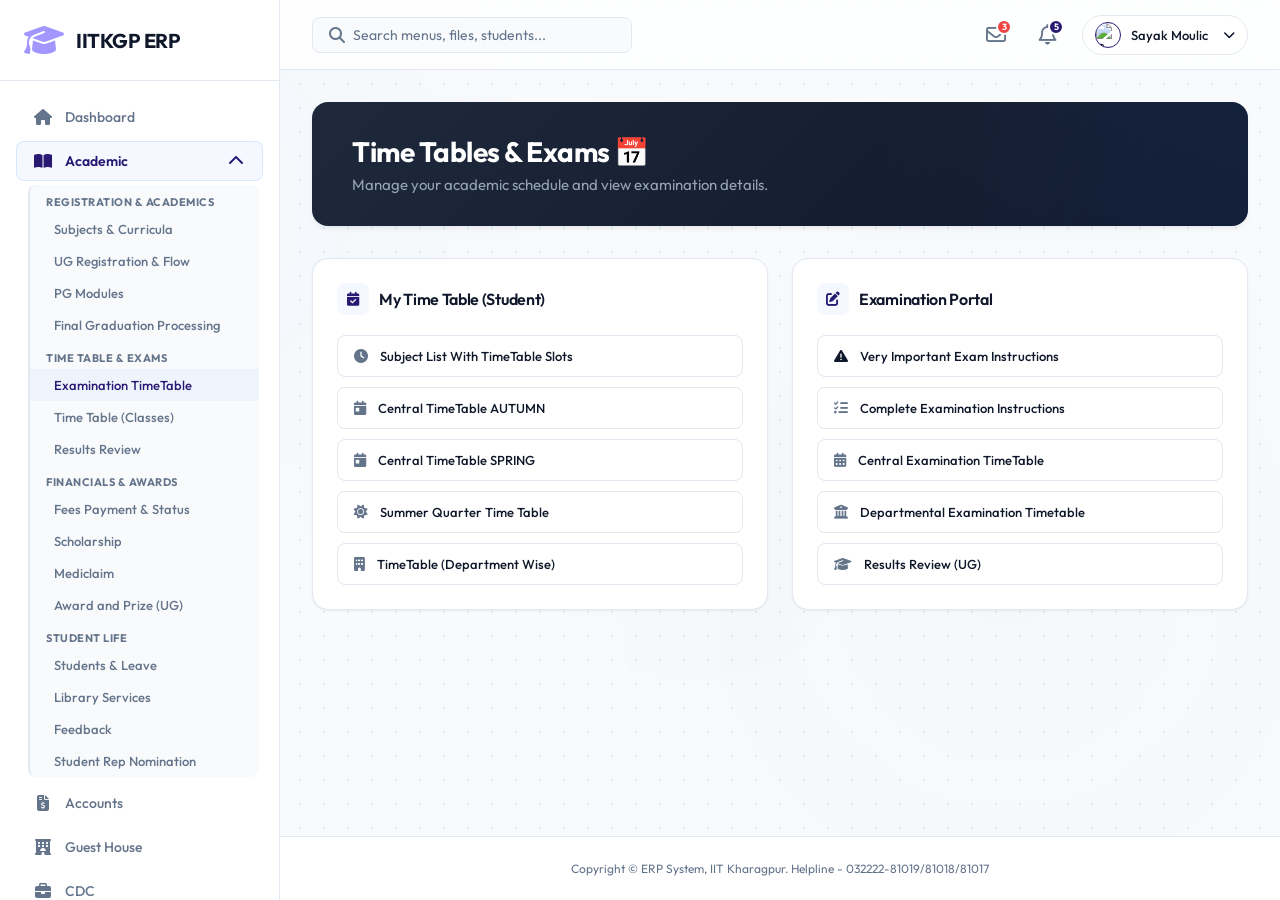
==== academic/index.html @ afa200ab "feat: modernize IIT KGP ERP system design and fix redirections" ====
<!DOCTYPE html>
<html lang="en">
<head>
    <meta charset="UTF-8">
    <meta name="viewport" content="width=device-width, initial-scale=1.0">
    <title>Academic Module - ERP KGP</title>
    <link rel="stylesheet" href="../style.css">
    <link rel="stylesheet" href="https://cdnjs.cloudflare.com/ajax/libs/font-awesome/6.4.0/css/all.min.css">
</head>
<body>
    <!-- Animated Background Blobs -->
    <div class="bg-blob blob-1"></div>
    <div class="bg-blob blob-2"></div>
    <div class="bg-blob blob-3"></div>

    <div class="dashboard">
        <!-- Sidebar -->
        <aside class="sidebar">
            <div class="sidebar-header">
                <i class="fa-solid fa-graduation-cap" style="font-size: 32px; color: #a397ff;"></i>
                <h2>IITKGP ERP</h2>
                <button class="close-btn" id="closeSidebar" aria-label="Close sidebar">
                    <i class="fa-solid fa-xmark"></i>
                </button>
            </div>
            
            <nav class="sidebar-menu">
                <a href="../index.html" class="menu-item">
                    <i class="fa-solid fa-house"></i>
                    <span>Dashboard</span>
                </a>

                <!-- Full Academic Menu inside Accordion (Open by default) -->
                <div class="accordion-wrapper open" id="academicAccordion">
                    <div class="menu-item accordion-header active">
                        <div style="display:flex; align-items:center; gap:12px;">
                            <i class="fa-solid fa-book-open"></i>
                            <span>Academic</span>
                        </div>
                        <i class="fa-solid fa-chevron-down caret"></i>
                    </div>
                    
                    <div class="accordion-content">
                        <div class="submenu-category">Registration & Academics</div>
                        <a href="./index.html" class="submenu-item">Subjects & Curricula</a>
                        <a href="./index.html" class="submenu-item">UG Registration & Flow</a>
                        <a href="./index.html" class="submenu-item">PG Modules</a>
                        <a href="./index.html" class="submenu-item">Final Graduation Processing</a>

                        <div class="submenu-category">Time Table & Exams</div>
                        <a href="./index.html" class="submenu-item active">Examination TimeTable</a>
                        <a href="./index.html" class="submenu-item">Time Table (Classes)</a>
                        <a href="./index.html" class="submenu-item">Results Review</a>

                        <div class="submenu-category">Financials & Awards</div>
                        <a href="./index.html" class="submenu-item">Fees Payment & Status</a>
                        <a href="./index.html" class="submenu-item">Scholarship</a>
                        <a href="./index.html" class="submenu-item">Mediclaim</a>
                        <a href="./index.html" class="submenu-item">Award and Prize (UG)</a>

                        <div class="submenu-category">Student Life</div>
                        <a href="./index.html" class="submenu-item">Students & Leave</a>
                        <a href="./index.html" class="submenu-item">Library Services</a>
                        <a href="./index.html" class="submenu-item">Feedback</a>
                        <a href="./index.html" class="submenu-item">Student Rep Nomination</a>
                    </div>
                </div>

                <a href="#" class="menu-item">
                    <i class="fa-solid fa-file-invoice-dollar"></i>
                    <span>Accounts</span>
                </a>
                <a href="../accommodation/index.html" class="menu-item">
                    <i class="fa-solid fa-hotel"></i>
                    <span>Guest House</span>
                </a>
                <a href="../cdc/index.html" class="menu-item">
                    <i class="fa-solid fa-briefcase"></i>
                    <span>CDC</span>
                </a>
            </nav>
        </aside>

        <!-- Main Area -->
        <main class="main-area">
            <!-- Top Navigation -->
            <header class="top-nav">
                <div style="display: flex; align-items: center;">
                    <button class="menu-btn" id="openSidebar" aria-label="Open sidebar">
                        <i class="fa-solid fa-bars"></i>
                    </button>
                    <div class="search-box">
                        <i class="fa-solid fa-search"></i>
                        <input type="text" placeholder="Search menus, files, students..." id="academicSearch">
                    </div>
                </div>

                <div class="nav-actions">
                    <button class="icon-btn" aria-label="Messages">
                        <i class="fa-regular fa-envelope"></i>
                        <span class="badge">3</span>
                    </button>
                    <button class="icon-btn" aria-label="Notifications">
                        <i class="fa-regular fa-bell"></i>
                        <span class="badge" style="background:var(--brand-primary); color:#fff;">5</span>
                    </button>

                    <!-- Fully working Profile Dropdown -->
                    <div class="profile-menu" id="profileMenu">
                        <div class="profile-btn" id="profileBtn">
                            <img src="https://ui-avatars.com/api/?name=Sayak+Moulic&background=3b82f6&color=fff&bold=true" alt="Sayak">
                            <span>Sayak Moulic</span>
                            <i class="fa-solid fa-chevron-down" style="font-size: 12px; margin-left: 5px;"></i>
                        </div>
                        
                        <div class="dropdown-content glass-panel">
                            <a href="#" class="dropdown-item">
                                <i class="fa-regular fa-user"></i> My Profile
                            </a>
                            <a href="#" class="dropdown-item">
                                <i class="fa-solid fa-gear"></i> Settings
                            </a>
                            <a href="#" class="dropdown-item">
                                <i class="fa-solid fa-key"></i> Passphrase Retrieval
                            </a>
                            <div class="dropdown-divider"></div>
                            <a href="#" class="dropdown-item">
                                <i class="fa-solid fa-users-gear"></i> Switch Login
                            </a>
                            <a href="#" class="dropdown-item" style="color: var(--accent-red);">
                                <i class="fa-solid fa-arrow-right-from-bracket" style="color: var(--accent-red);"></i> Logout
                            </a>
                        </div>
                    </div>
                </div>
            </header>

            <!-- Dashboard Content -->
            <div class="content-area">
                <div class="hero-banner">
                    <div class="hero-text">
                        <h1>Time Tables & Exams 📅</h1>
                        <p>Manage your academic schedule and view examination details.</p>
                    </div>
                </div>

                <div class="bento-grid">
                    <!-- Schedule Card -->
                    <div class="card glass-panel col-span-6">
                        <div class="card-header">
                            <h3 class="card-title">
                                <span class="card-icon"><i class="fa-solid fa-calendar-check"></i></span>
                                My Time Table (Student)
                            </h3>
                        </div>
                        <div class="link-list">
                            <a href="#" class="link-item">
                                <i class="fa-solid fa-clock"></i> Subject List With TimeTable Slots
                            </a>
                            <a href="#" class="link-item">
                                <i class="fa-solid fa-calendar-day"></i> Central TimeTable AUTUMN
                            </a>
                            <a href="#" class="link-item">
                                <i class="fa-solid fa-calendar-day"></i> Central TimeTable SPRING
                            </a>
                            <a href="#" class="link-item">
                                <i class="fa-solid fa-sun"></i> Summer Quarter Time Table
                            </a>
                            <a href="#" class="link-item">
                                <i class="fa-solid fa-building"></i> TimeTable (Department Wise)
                            </a>
                        </div>
                    </div>

                    <!-- Exams Card -->
                    <div class="card glass-panel col-span-6">
                        <div class="card-header">
                            <h3 class="card-title">
                                <span class="card-icon"><i class="fa-solid fa-pen-to-square"></i></span>
                                Examination Portal
                            </h3>
                        </div>
                        <div class="link-list">
                            <a href="#" class="link-item">
                                <i class="fa-solid fa-triangle-exclamation" style="color:var(--accent-pink)"></i> Very Important Exam Instructions
                            </a>
                            <a href="#" class="link-item">
                                <i class="fa-solid fa-list-check"></i> Complete Examination Instructions
                            </a>
                            <a href="#" class="link-item">
                                <i class="fa-solid fa-calendar-days"></i> Central Examination TimeTable
                            </a>
                            <a href="#" class="link-item">
                                <i class="fa-solid fa-building-columns"></i> Departmental Examination Timetable
                            </a>
                            <a href="#" class="link-item">
                                <i class="fa-solid fa-graduation-cap"></i> Results Review (UG)
                            </a>
                        </div>
                    </div>
                </div>
            </div>

            <!-- Footer -->
            <footer class="footer">
                <p>Copyright &copy; ERP System, IIT Kharagpur. Helpline - 032222-81019/81018/81017</p>
            </footer>
        </main>
    </div>

    <script>
        // Profile Dropdown Logic
        const profileMenu = document.getElementById('profileMenu');
        const profileBtn = document.getElementById('profileBtn');

        profileBtn.addEventListener('click', (e) => {
            e.stopPropagation();
            profileMenu.classList.toggle('open');
        });

        // Close dropdown when clicking outside
        document.addEventListener('click', (e) => {
            if (!profileMenu.contains(e.target)) {
                profileMenu.classList.remove('open');
            }
        });

        // Accordion Logic
        const accordion = document.getElementById('academicAccordion');
        const accordionHeader = accordion.querySelector('.accordion-header');

        accordionHeader.addEventListener('click', () => {
            accordion.classList.toggle('open');
            if (accordion.classList.contains('open')) {
                accordionHeader.classList.add('active');
            } else {
                accordionHeader.classList.remove('active');
            }
        });

        // Mobile Sidebar Logic
        const sidebar = document.querySelector('.sidebar');
        const openSidebar = document.getElementById('openSidebar');
        const closeSidebar = document.getElementById('closeSidebar');

        if (openSidebar && closeSidebar) {
            openSidebar.addEventListener('click', () => {
                sidebar.classList.add('active');
            });
            closeSidebar.addEventListener('click', () => {
                sidebar.classList.remove('active');
            });
        }
    </script>
</body>
</html>
---- style.css ----
@import url('https://fonts.googleapis.com/css2?family=Outfit:wght@300;400;500;600;700;800&display=swap');

:root {
    --brand-bg: #f8fafc;
    /* Premium clean off-white background */
    --panel-bg: #ffffff;
    /* Crisp white panels */
    --border-color: #e2e8f0;
    /* Soft slate/gray borders */
    --border-hover: #cbd5e1;
    --text-main: #0f172a;
    /* Slate-900 high contrast text */
    --text-muted: #64748b;
    /* Slate-500 muted text */
    --brand-primary: #291973;
    /* Premium Vercel/Linear royal blue */
    --brand-primary-light: #60a5fa;
    --brand-primary-bg: rgba(59, 130, 246, 0.05);
    --brand-primary-hover: rgba(59, 130, 246, 0.08);
    --accent-red: #ef4444;
    /* Clean alert red */
    --accent-red-bg: rgba(239, 68, 68, 0.05);
    --accent-green: #10b981;
    /* Success green */
    --accent-green-bg: rgba(16, 185, 129, 0.05);

    --shadow-sm: 0 1px 3px 0 rgba(0, 0, 0, 0.05), 0 1px 2px -1px rgba(0, 0, 0, 0.05);
    --shadow-md: 0 4px 6px -1px rgba(0, 0, 0, 0.05), 0 2px 4px -2px rgba(0, 0, 0, 0.05);
    --shadow-lg: 0 10px 15px -3px rgba(0, 0, 0, 0.05), 0 4px 6px -4px rgba(0, 0, 0, 0.05);
    --shadow-xl: 0 20px 25px -5px rgba(0, 0, 0, 0.05), 0 8px 10px -6px rgba(0, 0, 0, 0.05);

    --transition-fast: 0.15s cubic-bezier(0.4, 0, 0.2, 1);
    --transition-normal: 0.25s cubic-bezier(0.4, 0, 0.2, 1);
    --sidebar-width: 280px;
}

* {
    margin: 0;
    padding: 0;
    box-sizing: border-box;
    font-family: 'Outfit', sans-serif;
}

body {
    background-color: var(--brand-bg);
    /* Clean grid background overlay */
    background-image:
        radial-gradient(var(--border-color) 1px, transparent 1px);
    background-size: 24px 24px;
    color: var(--text-main);
    overflow-x: hidden;
    position: relative;
    min-height: 100vh;
}

/* Subtle background glow blobs - soft and light */
.bg-blob {
    position: fixed;
    border-radius: 50%;
    filter: blur(140px);
    z-index: -1;
    pointer-events: none;
    opacity: 0.4;
}

.blob-1 {
    top: -10%;
    left: -10%;
    width: 600px;
    height: 600px;
    background: radial-gradient(circle, rgba(59, 130, 246, 0.12) 0%, transparent 70%);
}

.blob-2 {
    bottom: -10%;
    right: -10%;
    width: 800px;
    height: 800px;
    background: radial-gradient(circle, rgba(99, 102, 241, 0.08) 0%, transparent 70%);
}

.blob-3 {
    top: 30%;
    left: 35%;
    width: 500px;
    height: 500px;
    background: radial-gradient(circle, rgba(16, 185, 129, 0.05) 0%, transparent 70%);
}

/* Glass panel styled as premium white card */
.glass-panel {
    background: var(--panel-bg);
    border: 1px solid var(--border-color);
    box-shadow: var(--shadow-sm);
    border-radius: 12px;
}

/* Layout */
.dashboard {
    display: flex;
    min-height: 100vh;
}

/* Sidebar - Unified Light Theme */
.sidebar {
    width: var(--sidebar-width);
    height: 100vh;
    position: fixed;
    background: var(--panel-bg);
    border-right: 1px solid var(--border-color);
    z-index: 1000;
    display: flex;
    flex-direction: column;
    transition: var(--transition-normal);
}

.sidebar-header {
    padding: 24px;
    display: flex;
    align-items: center;
    gap: 12px;
    border-bottom: 1px solid var(--border-color);
}

.sidebar-header h2 {
    font-size: 20px;
    font-weight: 700;
    color: var(--text-main);
    letter-spacing: -0.5px;
}

.close-btn {
    display: none;
    background: transparent;
    border: none;
    color: var(--text-muted);
    font-size: 20px;
    cursor: pointer;
    margin-left: auto;
    transition: var(--transition-fast);
}

.close-btn:hover {
    color: var(--text-main);
}

.sidebar-menu {
    padding: 16px;
    overflow-y: auto;
    flex: 1;
}

.sidebar-menu::-webkit-scrollbar {
    width: 4px;
}

.sidebar-menu::-webkit-scrollbar-thumb {
    background: var(--border-color);
    border-radius: 10px;
}

.menu-item {
    display: flex;
    align-items: center;
    gap: 12px;
    padding: 10px 16px;
    color: var(--text-muted);
    border-radius: 8px;
    margin-bottom: 4px;
    transition: var(--transition-fast);
    cursor: pointer;
    text-decoration: none;
    font-size: 14px;
    font-weight: 500;
    border: 1px solid transparent;
}

.menu-item i {
    font-size: 16px;
    width: 20px;
    text-align: center;
    color: var(--text-muted);
    transition: var(--transition-fast);
}

.menu-item:hover,
.menu-item.active {
    background: var(--brand-primary-bg);
    color: var(--brand-primary);
}

.menu-item.active {
    background: var(--brand-primary-bg);
    border-color: rgba(59, 130, 246, 0.15);
    font-weight: 600;
}

.menu-item:hover i,
.menu-item.active i {
    color: var(--brand-primary);
}

/* Accordion Navigation Category */
.accordion-wrapper {
    margin-bottom: 4px;
}

.accordion-header {
    justify-content: space-between;
}

.accordion-content {
    max-height: 0;
    overflow: hidden;
    transition: max-height 0.3s cubic-bezier(0.4, 0, 0.2, 1);
    background: var(--brand-bg);
    border-radius: 8px;
    margin: 2px 4px 6px 12px;
    border-left: 2px solid var(--border-color);
}

.accordion-wrapper.open .accordion-content {
    max-height: 1000px;
}

.accordion-wrapper.open .caret {
    transform: rotate(180deg);
}

.caret {
    transition: transform var(--transition-fast);
}

/* Submenu items */
.submenu-category {
    padding: 10px 16px 4px 16px;
    font-size: 11px;
    text-transform: uppercase;
    letter-spacing: 0.5px;
    color: var(--text-muted);
    font-weight: 700;
}

.submenu-item {
    display: block;
    padding: 8px 16px 8px 24px;
    color: var(--text-muted);
    font-size: 13px;
    transition: var(--transition-fast);
    text-decoration: none;
    font-weight: 500;
}

.submenu-item:hover,
.submenu-item.active {
    color: var(--brand-primary);
    background: var(--brand-primary-bg);
}

/* Main Content Area */
.main-area {
    flex: 1;
    margin-left: var(--sidebar-width);
    display: flex;
    flex-direction: column;
    min-height: 100vh;
}

/* Top Nav */
.top-nav {
    height: 70px;
    padding: 0 32px;
    display: flex;
    justify-content: space-between;
    align-items: center;
    position: sticky;
    top: 0;
    z-index: 100;
    background: rgba(255, 255, 255, 0.85);
    backdrop-filter: blur(8px);
    border-bottom: 1px solid var(--border-color);
}

.menu-btn {
    display: none;
    background: transparent;
    border: none;
    color: var(--text-main);
    font-size: 20px;
    cursor: pointer;
    margin-right: 12px;
}

.search-box {
    display: flex;
    align-items: center;
    background: var(--brand-bg);
    border: 1px solid var(--border-color);
    border-radius: 8px;
    padding: 8px 16px;
    width: 320px;
    transition: var(--transition-fast);
}

.search-box:focus-within {
    border-color: var(--brand-primary);
    box-shadow: 0 0 0 2px rgba(59, 130, 246, 0.1);
    background: #ffffff;
}

.search-box input {
    background: transparent;
    border: none;
    outline: none;
    color: var(--text-main);
    width: 100%;
    margin-left: 8px;
    font-size: 14px;
}

.search-box input::placeholder {
    color: var(--text-muted);
}

.search-box i {
    color: var(--text-muted);
}

.nav-actions {
    display: flex;
    align-items: center;
    gap: 16px;
}

.icon-btn {
    position: relative;
    background: transparent;
    border: none;
    color: var(--text-muted);
    font-size: 20px;
    cursor: pointer;
    transition: var(--transition-fast);
    width: 36px;
    height: 36px;
    border-radius: 8px;
    display: flex;
    align-items: center;
    justify-content: center;
}

.icon-btn:hover {
    color: var(--brand-primary);
    background: var(--brand-bg);
}

.badge {
    position: absolute;
    top: 2px;
    right: 2px;
    background: var(--accent-red);
    color: #fff;
    font-size: 9px;
    font-weight: 700;
    height: 16px;
    width: 16px;
    border-radius: 50%;
    display: flex;
    align-items: center;
    justify-content: center;
    border: 2px solid #fff;
}

/* Profile Dropdown */
.profile-menu {
    position: relative;
}

.profile-btn {
    display: flex;
    align-items: center;
    gap: 10px;
    background: #ffffff;
    border: 1px solid var(--border-color);
    padding: 6px 12px;
    border-radius: 30px;
    cursor: pointer;
    transition: var(--transition-fast);
    color: var(--text-main);
}

.profile-btn:hover {
    border-color: var(--brand-primary);
    background: var(--brand-bg);
}

.profile-btn img {
    width: 26px;
    height: 26px;
    border-radius: 50%;
    border: 1.5px solid var(--brand-primary);
}

.profile-btn span {
    font-weight: 500;
    font-size: 13px;
}

.dropdown-content {
    position: absolute;
    top: calc(100% + 8px);
    right: 0;
    width: 220px;
    border-radius: 12px;
    padding: 6px;
    opacity: 0;
    visibility: hidden;
    transform: translateY(6px);
    transition: var(--transition-fast);
    z-index: 1100;
    background: #ffffff;
    border: 1px solid var(--border-color);
    box-shadow: var(--shadow-lg);
}

.profile-menu.open .dropdown-content {
    opacity: 1;
    visibility: visible;
    transform: translateY(0);
}

.dropdown-item {
    display: flex;
    align-items: center;
    gap: 10px;
    padding: 8px 12px;
    color: var(--text-main);
    text-decoration: none;
    border-radius: 6px;
    transition: var(--transition-fast);
    font-size: 13px;
    font-weight: 500;
}

.dropdown-item:hover {
    background: var(--brand-primary-bg);
    color: var(--brand-primary);
}

.dropdown-item i {
    font-size: 14px;
    color: var(--text-muted);
}

.dropdown-item:hover i {
    color: var(--brand-primary);
}

.dropdown-divider {
    height: 1px;
    background: var(--border-color);
    margin: 4px 0;
}

/* Dashboard Content Area */
.content-area {
    padding: 32px;
    max-width: 1400px;
    width: 100%;
    margin: 0 auto;
    flex: 1;
}

/* Hero Banner - Professional and Executive */
.hero-banner {
    border-radius: 16px;
    padding: 32px 40px;
    position: relative;
    overflow: hidden;
    margin-bottom: 32px;
    display: flex;
    justify-content: space-between;
    align-items: center;
    background: linear-gradient(135deg, #1e293b 0%, #0f172a 100%);
    box-shadow: var(--shadow-md);
}

.hero-banner::after {
    content: '';
    position: absolute;
    right: 0;
    top: 0;
    bottom: 0;
    width: 40%;
    background: linear-gradient(90deg, transparent, rgba(59, 130, 246, 0.08));
    pointer-events: none;
}

.hero-text h1 {
    font-size: 28px;
    font-weight: 700;
    margin-bottom: 6px;
    color: #ffffff;
    letter-spacing: -0.5px;
}

.hero-text p {
    font-size: 15px;
    color: var(--text-muted);
    color: #94a3b8;
    font-weight: 400;
}

.hero-btn {
    background: var(--brand-primary);
    color: #fff;
    border: none;
    padding: 10px 20px;
    border-radius: 8px;
    font-size: 14px;
    font-weight: 600;
    cursor: pointer;
    box-shadow: 0 4px 10px rgba(59, 130, 246, 0.2);
    transition: var(--transition-fast);
    z-index: 10;
}

.hero-btn:hover {
    background: #2563eb;
    box-shadow: 0 6px 14px rgba(59, 130, 246, 0.3);
    transform: translateY(-1px);
}

/* Bento Grid Dashboard layout */
.bento-grid {
    display: grid;
    grid-template-columns: repeat(12, 1fr);
    gap: 24px;
}

/* Dashboard Cards */
.card {
    background: var(--panel-bg);
    border: 1px solid var(--border-color);
    box-shadow: var(--shadow-sm);
    border-radius: 16px;
    padding: 24px;
    transition: border-color var(--transition-fast), box-shadow var(--transition-fast);
    position: relative;
    overflow: hidden;
}

.card:hover {
    border-color: var(--border-hover);
    box-shadow: var(--shadow-md);
}

.col-span-4 {
    grid-column: span 4;
}

.col-span-6 {
    grid-column: span 6;
}

.col-span-8 {
    grid-column: span 8;
}

.col-span-12 {
    grid-column: span 12;
}

@media (max-width: 1200px) {
    .col-span-4 {
        grid-column: span 6;
    }

    .col-span-6 {
        grid-column: span 12;
    }

    .col-span-8 {
        grid-column: span 12;
    }
}

@media (max-width: 900px) {

    .col-span-4,
    .col-span-6,
    .col-span-8 {
        grid-column: span 12;
    }

    .sidebar {
        transform: translateX(-100%);
    }

    .sidebar.active {
        transform: translateX(0);
    }

    .main-area {
        margin-left: 0;
    }

    .top-nav {
        padding: 0 20px;
    }

    .menu-btn {
        display: block;
    }

    .close-btn {
        display: block;
    }

    .search-box {
        width: 180px;
    }
}

@media (max-width: 600px) {
    .search-box {
        display: none;
    }

    .hero-banner {
        flex-direction: column;
        align-items: flex-start;
        gap: 16px;
        padding: 24px;
    }
}

.card-header {
    display: flex;
    justify-content: space-between;
    align-items: center;
    margin-bottom: 20px;
}

.card-title {
    display: flex;
    align-items: center;
    gap: 10px;
    font-size: 16px;
    font-weight: 600;
    color: var(--text-main);
    letter-spacing: -0.3px;
}

.card-icon {
    width: 32px;
    height: 32px;
    border-radius: 8px;
    background: var(--brand-primary-bg);
    display: flex;
    align-items: center;
    justify-content: center;
    font-size: 14px;
    color: var(--brand-primary);
}

/* Stats Display */
.stats-container {
    display: grid;
    grid-template-columns: 1fr 1fr;
    gap: 16px;
}

.stat-box {
    background: var(--brand-bg);
    border-radius: 12px;
    padding: 16px;
    border: 1px solid var(--border-color);
    transition: var(--transition-fast);
}

.stat-box:hover {
    border-color: var(--brand-primary-light);
    background: var(--panel-bg);
}

.stat-value {
    font-size: 28px;
    font-weight: 700;
    color: var(--text-main);
    margin-bottom: 4px;
    display: block;
}

.stat-label {
    font-size: 11px;
    color: var(--text-muted);
    font-weight: 600;
    text-transform: uppercase;
    letter-spacing: 0.5px;
}

.stat-box.alert {
    background: var(--accent-red-bg);
    border-color: rgba(239, 68, 68, 0.1);
}

.stat-box.alert .stat-value {
    color: var(--accent-red);
}

.stat-box.alert:hover {
    border-color: var(--accent-red);
    background: #ffffff;
}

/* List Links (Stripe/Linear list items) */
.link-list {
    display: flex;
    flex-direction: column;
    gap: 10px;
}

.link-item {
    display: flex;
    align-items: center;
    gap: 12px;
    padding: 12px 16px;
    background: var(--panel-bg);
    border-radius: 8px;
    border: 1px solid var(--border-color);
    color: var(--text-main);
    text-decoration: none;
    transition: var(--transition-fast);
    font-size: 13px;
    font-weight: 500;
}

.link-item:hover {
    border-color: var(--brand-primary-light);
    background: var(--brand-primary-bg);
    transform: translateX(4px);
}

.link-item i {
    font-size: 14px;
    color: var(--text-muted);
}

.link-item:hover i {
    color: var(--brand-primary);
}

/* Quick Actions Grid */
.action-grid {
    display: grid;
    grid-template-columns: repeat(auto-fit, minmax(120px, 1fr));
    gap: 16px;
}

.action-box {
    display: flex;
    flex-direction: column;
    align-items: center;
    justify-content: center;
    gap: 12px;
    padding: 20px 16px;
    background: var(--panel-bg);
    border-radius: 12px;
    border: 1px solid var(--border-color);
    color: var(--text-main);
    text-decoration: none;
    transition: var(--transition-fast);
    text-align: center;
}

.action-box:hover {
    border-color: var(--brand-primary);
    background: var(--brand-primary-bg);
    transform: translateY(-2px);
    box-shadow: var(--shadow-md);
}

.action-box i {
    font-size: 24px;
    color: var(--text-muted);
    transition: var(--transition-fast);
}

.action-box:hover i {
    color: var(--brand-primary);
}

.action-box span {
    font-weight: 600;
    font-size: 12px;
}

/* Footer Styling */
.footer {
    padding: 24px 32px;
    text-align: center;
    font-size: 12px;
    color: var(--text-muted);
    border-top: 1px solid var(--border-color);
    margin-top: auto;
    background: var(--panel-bg);
}

/* Profile Form styling (for verification pages) */
.profile-form-grid {
    display: grid;
    grid-template-columns: 1fr 1fr;
    gap: 20px;
}

@media (max-width: 768px) {
    .profile-form-grid {
        grid-template-columns: 1fr;
    }
}

.form-group {
    display: flex;
    flex-direction: column;
    gap: 8px;
}

.form-group label {
    font-size: 12px;
    font-weight: 600;
    color: var(--text-muted);
    text-transform: uppercase;
}

.form-control {
    background: var(--brand-bg);
    border: 1px solid var(--border-color);
    border-radius: 8px;
    padding: 10px 14px;
    font-size: 14px;
    color: var(--text-main);
    outline: none;
    transition: var(--transition-fast);
}

.form-control:focus {
    border-color: var(--brand-primary);
    background: #ffffff;
    box-shadow: 0 0 0 2px rgba(59, 130, 246, 0.1);
}

.btn-primary {
    background: var(--brand-primary);
    color: #ffffff;
    border: 1px solid transparent;
    border-radius: 8px;
    padding: 10px 20px;
    font-size: 14px;
    font-weight: 600;
    cursor: pointer;
    transition: var(--transition-fast);
}

.btn-primary:hover {
    background: #2563eb;
}
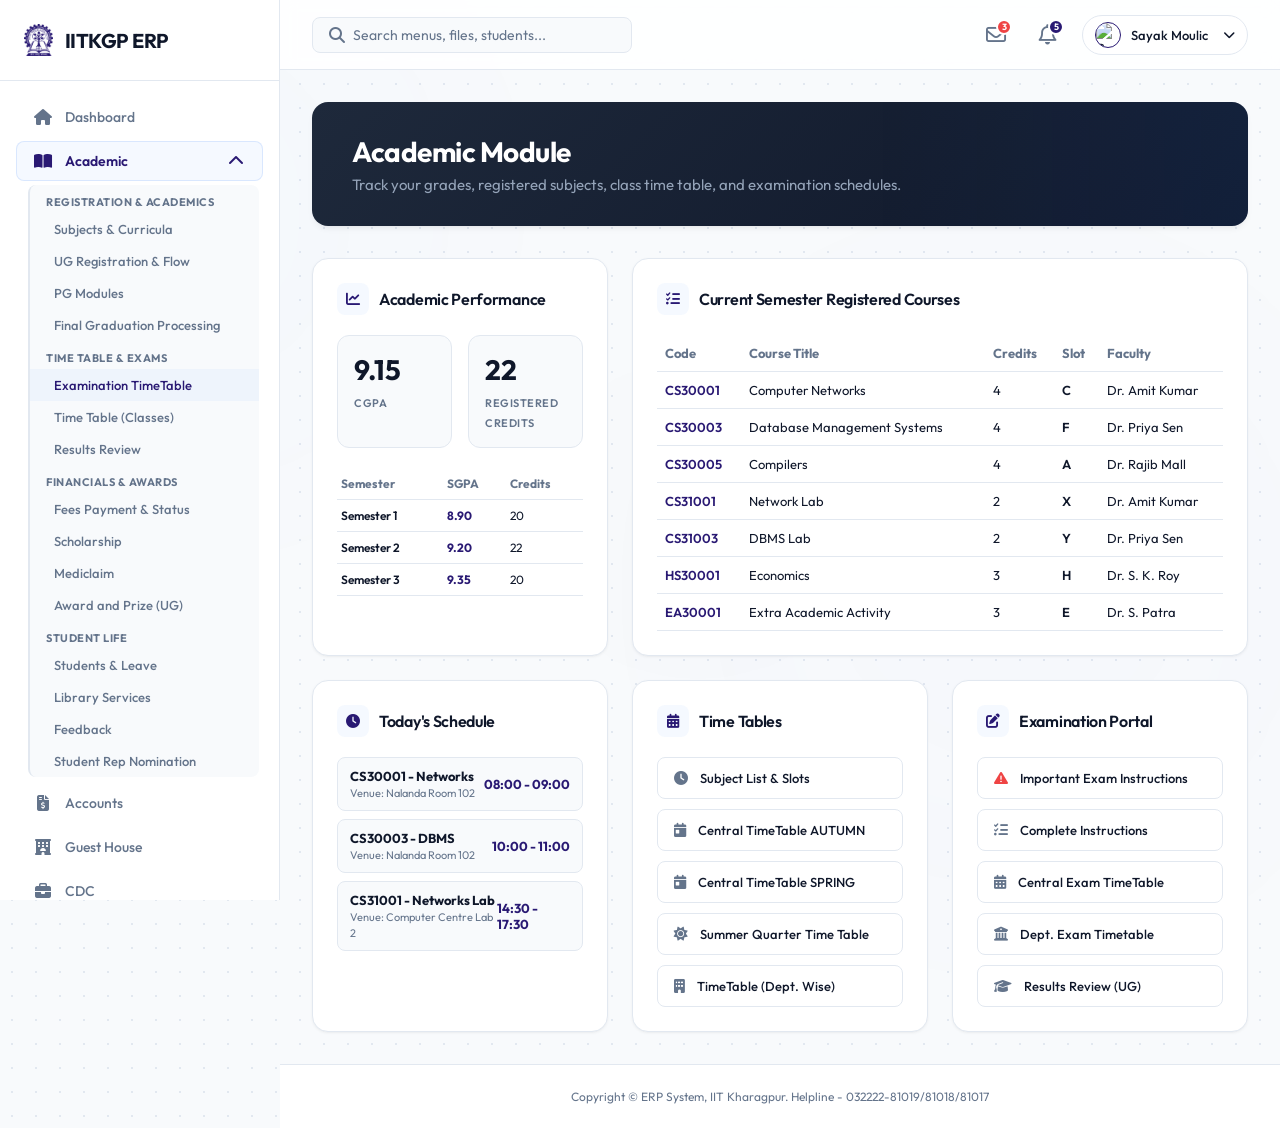
==== commit 46b7ed0e: "feat: complete academic, cdc, accommodation, accounts portals, remove emojis, enhance responsiveness" ====
--- a/academic/index.html
+++ b/academic/index.html
@@ -4,6 +4,7 @@
     <meta charset="UTF-8">
     <meta name="viewport" content="width=device-width, initial-scale=1.0">
     <title>Academic Module - ERP KGP</title>
+    <link rel="icon" type="image/png" href="../iitkgp logo.png">
     <link rel="stylesheet" href="../style.css">
     <link rel="stylesheet" href="https://cdnjs.cloudflare.com/ajax/libs/font-awesome/6.4.0/css/all.min.css">
 </head>
@@ -17,7 +18,7 @@
         <!-- Sidebar -->
         <aside class="sidebar">
             <div class="sidebar-header">
-                <i class="fa-solid fa-graduation-cap" style="font-size: 32px; color: #a397ff;"></i>
+                <img src="../iitkgp logo.png" alt="IIT KGP Logo" class="sidebar-logo">
                 <h2>IITKGP ERP</h2>
                 <button class="close-btn" id="closeSidebar" aria-label="Close sidebar">
                     <i class="fa-solid fa-xmark"></i>
@@ -66,7 +67,7 @@
                     </div>
                 </div>
 
-                <a href="#" class="menu-item">
+                <a href="../accounts/index.html" class="menu-item">
                     <i class="fa-solid fa-file-invoice-dollar"></i>
                     <span>Accounts</span>
                 </a>
@@ -139,23 +140,179 @@
             <div class="content-area">
                 <div class="hero-banner">
                     <div class="hero-text">
-                        <h1>Time Tables & Exams 📅</h1>
-                        <p>Manage your academic schedule and view examination details.</p>
+                        <h1>Academic Module</h1>
+                        <p>Track your grades, registered subjects, class time table, and examination schedules.</p>
                     </div>
                 </div>
 
                 <div class="bento-grid">
-                    <!-- Schedule Card -->
-                    <div class="card glass-panel col-span-6">
+                    
+                    <!-- Stats Card (CGPA Tracker) -->
+                    <div class="card glass-panel col-span-4">
                         <div class="card-header">
                             <h3 class="card-title">
-                                <span class="card-icon"><i class="fa-solid fa-calendar-check"></i></span>
-                                My Time Table (Student)
+                                <span class="card-icon"><i class="fa-solid fa-chart-line"></i></span>
+                                Academic Performance
                             </h3>
                         </div>
+                        <div class="stats-container" style="margin-bottom: 20px;">
+                            <div class="stat-box">
+                                <span class="stat-value">9.15</span>
+                                <span class="stat-label">CGPA</span>
+                            </div>
+                            <div class="stat-box">
+                                <span class="stat-value">22</span>
+                                <span class="stat-label">Registered Credits</span>
+                            </div>
+                        </div>
+                        <div class="table-responsive">
+                            <table style="width:100%; border-collapse:collapse; text-align:left; font-size:12px;">
+                                <thead>
+                                    <tr style="border-bottom:1px solid var(--border-color); color:var(--text-muted)">
+                                        <th style="padding:8px 4px;">Semester</th>
+                                        <th style="padding:8px 4px;">SGPA</th>
+                                        <th style="padding:8px 4px;">Credits</th>
+                                    </tr>
+                                </thead>
+                                <tbody>
+                                    <tr style="border-bottom:1px solid var(--border-color)">
+                                        <td style="padding:8px 4px; font-weight:600;">Semester 1</td>
+                                        <td style="padding:8px 4px; color:var(--brand-primary); font-weight:700;">8.90</td>
+                                        <td style="padding:8px 4px;">20</td>
+                                    </tr>
+                                    <tr style="border-bottom:1px solid var(--border-color)">
+                                        <td style="padding:8px 4px; font-weight:600;">Semester 2</td>
+                                        <td style="padding:8px 4px; color:var(--brand-primary); font-weight:700;">9.20</td>
+                                        <td style="padding:8px 4px;">22</td>
+                                    </tr>
+                                    <tr style="border-bottom:1px solid var(--border-color)">
+                                        <td style="padding:8px 4px; font-weight:600;">Semester 3</td>
+                                        <td style="padding:8px 4px; color:var(--brand-primary); font-weight:700;">9.35</td>
+                                        <td style="padding:8px 4px;">20</td>
+                                    </tr>
+                                </tbody>
+                            </table>
+                        </div>
+                    </div>
+
+                    <!-- Registered Subjects Card -->
+                    <div class="card glass-panel col-span-8">
+                        <div class="card-header">
+                            <h3 class="card-title">
+                                <span class="card-icon"><i class="fa-solid fa-list-check"></i></span>
+                                Current Semester Registered Courses
+                            </h3>
+                        </div>
+                        <div class="table-responsive">
+                            <table style="width:100%; border-collapse:collapse; text-align:left; font-size:13px;">
+                                <thead>
+                                    <tr style="border-bottom:1px solid var(--border-color); color:var(--text-muted)">
+                                        <th style="padding:10px 8px;">Code</th>
+                                        <th style="padding:10px 8px;">Course Title</th>
+                                        <th style="padding:10px 8px;">Credits</th>
+                                        <th style="padding:10px 8px;">Slot</th>
+                                        <th style="padding:10px 8px;">Faculty</th>
+                                    </tr>
+                                </thead>
+                                <tbody>
+                                    <tr style="border-bottom:1px solid var(--border-color)">
+                                        <td style="padding:10px 8px; font-weight:600; color:var(--brand-primary);">CS30001</td>
+                                        <td style="padding:10px 8px;">Computer Networks</td>
+                                        <td style="padding:10px 8px;">4</td>
+                                        <td style="padding:10px 8px; font-weight:600;">C</td>
+                                        <td style="padding:10px 8px;">Dr. Amit Kumar</td>
+                                    </tr>
+                                    <tr style="border-bottom:1px solid var(--border-color)">
+                                        <td style="padding:10px 8px; font-weight:600; color:var(--brand-primary);">CS30003</td>
+                                        <td style="padding:10px 8px;">Database Management Systems</td>
+                                        <td style="padding:10px 8px;">4</td>
+                                        <td style="padding:10px 8px; font-weight:600;">F</td>
+                                        <td style="padding:10px 8px;">Dr. Priya Sen</td>
+                                    </tr>
+                                    <tr style="border-bottom:1px solid var(--border-color)">
+                                        <td style="padding:10px 8px; font-weight:600; color:var(--brand-primary);">CS30005</td>
+                                        <td style="padding:10px 8px;">Compilers</td>
+                                        <td style="padding:10px 8px;">4</td>
+                                        <td style="padding:10px 8px; font-weight:600;">A</td>
+                                        <td style="padding:10px 8px;">Dr. Rajib Mall</td>
+                                    </tr>
+                                    <tr style="border-bottom:1px solid var(--border-color)">
+                                        <td style="padding:10px 8px; font-weight:600; color:var(--brand-primary);">CS31001</td>
+                                        <td style="padding:10px 8px;">Network Lab</td>
+                                        <td style="padding:10px 8px;">2</td>
+                                        <td style="padding:10px 8px; font-weight:600;">X</td>
+                                        <td style="padding:10px 8px;">Dr. Amit Kumar</td>
+                                    </tr>
+                                    <tr style="border-bottom:1px solid var(--border-color)">
+                                        <td style="padding:10px 8px; font-weight:600; color:var(--brand-primary);">CS31003</td>
+                                        <td style="padding:10px 8px;">DBMS Lab</td>
+                                        <td style="padding:10px 8px;">2</td>
+                                        <td style="padding:10px 8px; font-weight:600;">Y</td>
+                                        <td style="padding:10px 8px;">Dr. Priya Sen</td>
+                                    </tr>
+                                    <tr style="border-bottom:1px solid var(--border-color)">
+                                        <td style="padding:10px 8px; font-weight:600; color:var(--brand-primary);">HS30001</td>
+                                        <td style="padding:10px 8px;">Economics</td>
+                                        <td style="padding:10px 8px;">3</td>
+                                        <td style="padding:10px 8px; font-weight:600;">H</td>
+                                        <td style="padding:10px 8px;">Dr. S. K. Roy</td>
+                                    </tr>
+                                    <tr style="border-bottom:1px solid var(--border-color)">
+                                        <td style="padding:10px 8px; font-weight:600; color:var(--brand-primary);">EA30001</td>
+                                        <td style="padding:10px 8px;">Extra Academic Activity</td>
+                                        <td style="padding:10px 8px;">3</td>
+                                        <td style="padding:10px 8px; font-weight:600;">E</td>
+                                        <td style="padding:10px 8px;">Dr. S. Patra</td>
+                                    </tr>
+                                </tbody>
+                            </table>
+                        </div>
+                    </div>
+
+                    <!-- Daily Lecture Schedule Card -->
+                    <div class="card glass-panel col-span-4">
+                        <div class="card-header">
+                            <h3 class="card-title">
+                                <span class="card-icon"><i class="fa-solid fa-clock"></i></span>
+                                Today's Schedule
+                            </h3>
+                        </div>
+                        <div class="link-list" style="gap:8px;">
+                            <div style="display:flex; align-items:center; justify-content:space-between; padding:10px 12px; background:var(--brand-bg); border-radius:8px; border:1px solid var(--border-color); font-size:13px;">
+                                <div>
+                                    <strong style="display:block;">CS30001 - Networks</strong>
+                                    <span style="color:var(--text-muted); font-size:11px;">Venue: Nalanda Room 102</span>
+                                </div>
+                                <span style="font-weight:700; color:var(--brand-primary);">08:00 - 09:00</span>
+                            </div>
+                            <div style="display:flex; align-items:center; justify-content:space-between; padding:10px 12px; background:var(--brand-bg); border-radius:8px; border:1px solid var(--border-color); font-size:13px;">
+                                <div>
+                                    <strong style="display:block;">CS30003 - DBMS</strong>
+                                    <span style="color:var(--text-muted); font-size:11px;">Venue: Nalanda Room 102</span>
+                                </div>
+                                <span style="font-weight:700; color:var(--brand-primary);">10:00 - 11:00</span>
+                            </div>
+                            <div style="display:flex; align-items:center; justify-content:space-between; padding:10px 12px; background:var(--brand-bg); border-radius:8px; border:1px solid var(--border-color); font-size:13px;">
+                                <div>
+                                    <strong style="display:block;">CS31001 - Networks Lab</strong>
+                                    <span style="color:var(--text-muted); font-size:11px;">Venue: Computer Centre Lab 2</span>
+                                </div>
+                                <span style="font-weight:700; color:var(--brand-primary);">14:30 - 17:30</span>
+                            </div>
+                        </div>
+                    </div>
+
+                    <!-- Time Table Card -->
+                    <div class="card glass-panel col-span-4">
+                        <div class="card-header">
+                            <h3 class="card-title">
+                                <span class="card-icon"><i class="fa-solid fa-calendar-days"></i></span>
+                                Time Tables
+                            </h3>
+                        </div>
                         <div class="link-list">
                             <a href="#" class="link-item">
-                                <i class="fa-solid fa-clock"></i> Subject List With TimeTable Slots
+                                <i class="fa-solid fa-clock"></i> Subject List & Slots
                             </a>
                             <a href="#" class="link-item">
                                 <i class="fa-solid fa-calendar-day"></i> Central TimeTable AUTUMN
@@ -167,13 +324,13 @@
                                 <i class="fa-solid fa-sun"></i> Summer Quarter Time Table
                             </a>
                             <a href="#" class="link-item">
-                                <i class="fa-solid fa-building"></i> TimeTable (Department Wise)
+                                <i class="fa-solid fa-building"></i> TimeTable (Dept. Wise)
                             </a>
                         </div>
                     </div>
 
                     <!-- Exams Card -->
-                    <div class="card glass-panel col-span-6">
+                    <div class="card glass-panel col-span-4">
                         <div class="card-header">
                             <h3 class="card-title">
                                 <span class="card-icon"><i class="fa-solid fa-pen-to-square"></i></span>
@@ -182,22 +339,23 @@
                         </div>
                         <div class="link-list">
                             <a href="#" class="link-item">
-                                <i class="fa-solid fa-triangle-exclamation" style="color:var(--accent-pink)"></i> Very Important Exam Instructions
-                            </a>
-                            <a href="#" class="link-item">
-                                <i class="fa-solid fa-list-check"></i> Complete Examination Instructions
-                            </a>
-                            <a href="#" class="link-item">
-                                <i class="fa-solid fa-calendar-days"></i> Central Examination TimeTable
-                            </a>
-                            <a href="#" class="link-item">
-                                <i class="fa-solid fa-building-columns"></i> Departmental Examination Timetable
+                                <i class="fa-solid fa-triangle-exclamation" style="color:var(--accent-red)"></i> Important Exam Instructions
+                            </a>
+                            <a href="#" class="link-item">
+                                <i class="fa-solid fa-list-check"></i> Complete Instructions
+                            </a>
+                            <a href="#" class="link-item">
+                                <i class="fa-solid fa-calendar-days"></i> Central Exam TimeTable
+                            </a>
+                            <a href="#" class="link-item">
+                                <i class="fa-solid fa-building-columns"></i> Dept. Exam Timetable
                             </a>
                             <a href="#" class="link-item">
                                 <i class="fa-solid fa-graduation-cap"></i> Results Review (UG)
                             </a>
                         </div>
                     </div>
+
                 </div>
             </div>
 
--- a/style.css
+++ b/style.css
@@ -632,7 +632,47 @@
         gap: 16px;
         padding: 24px;
     }
-}
+
+    .top-nav {
+        padding: 0 16px;
+        height: 60px;
+    }
+
+    .profile-btn span {
+        display: none; /* Hide profile name on mobile screens */
+    }
+
+    .nav-actions {
+        gap: 10px;
+    }
+
+    .content-area {
+        padding: 16px;
+    }
+
+    .card {
+        padding: 16px;
+    }
+
+    .stats-container {
+        grid-template-columns: 1fr; /* Stack stats vertically on mobile */
+    }
+}
+
+/* Sidebar Logo */
+.sidebar-logo {
+    height: 32px;
+    width: auto;
+    object-fit: contain;
+}
+
+/* Table wrapper for horizontal scroll */
+.table-responsive {
+    width: 100%;
+    overflow-x: auto;
+    -webkit-overflow-scrolling: touch;
+}
+
 
 .card-header {
     display: flex;
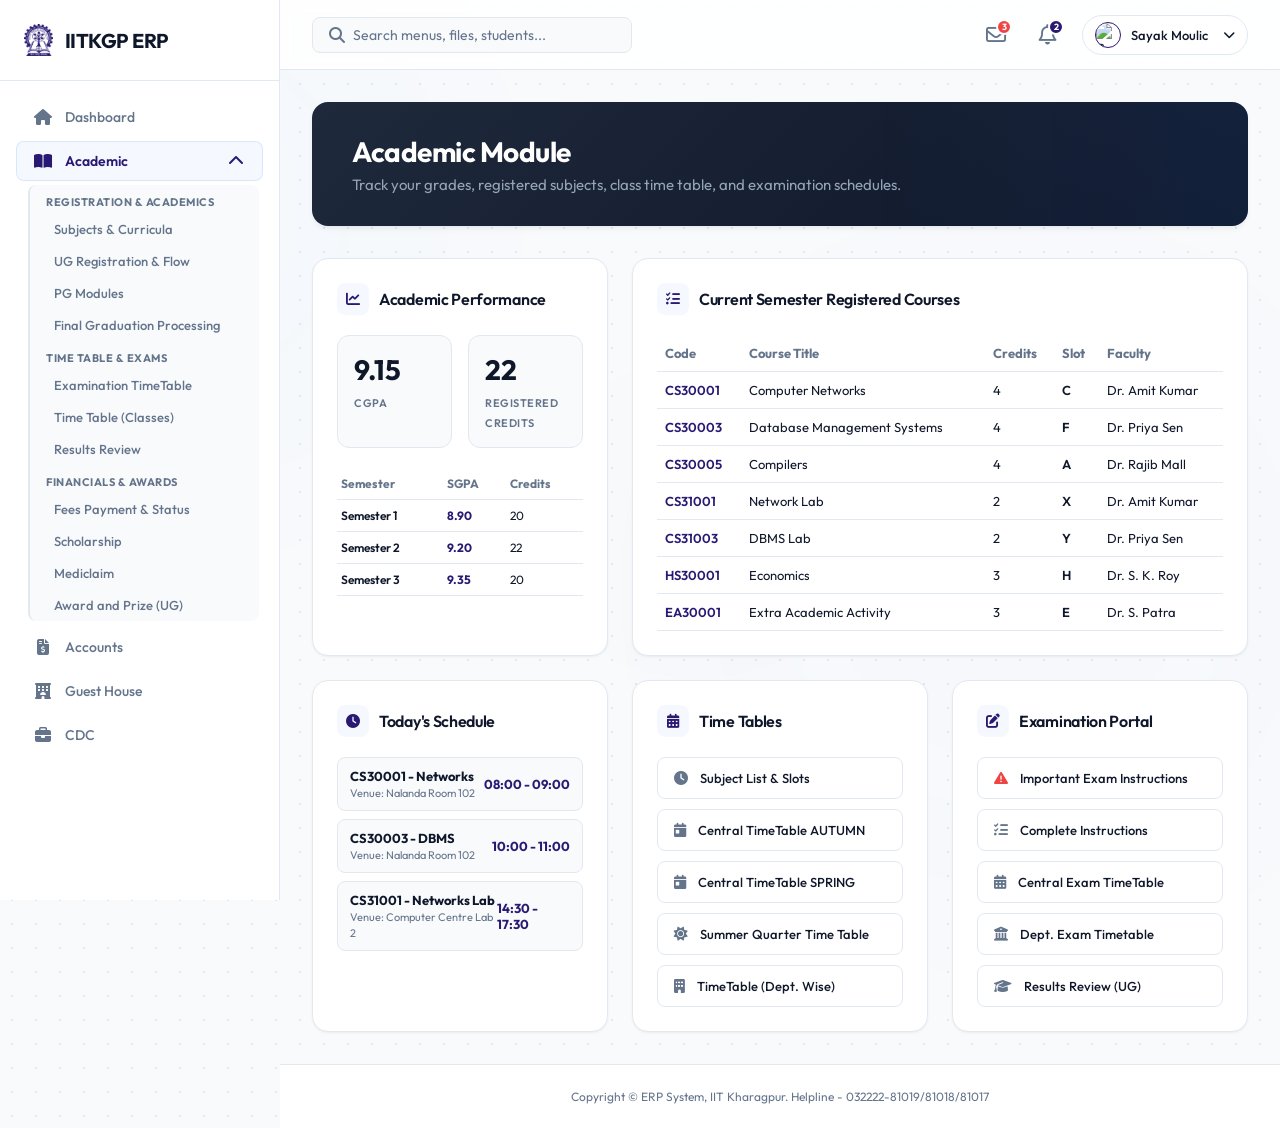
==== commit 3d289d87: "feat: implement working topbar messages/notifications dropdowns and profile action modals" ====
--- a/academic/index.html
+++ b/academic/index.html
@@ -4,9 +4,9 @@
     <meta charset="UTF-8">
     <meta name="viewport" content="width=device-width, initial-scale=1.0">
     <title>Academic Module - ERP KGP</title>
-    <link rel="icon" type="image/png" href="../iitkgp logo.png">
     <link rel="stylesheet" href="../style.css">
     <link rel="stylesheet" href="https://cdnjs.cloudflare.com/ajax/libs/font-awesome/6.4.0/css/all.min.css">
+    <script src="../components.js" defer></script>
 </head>
 <body>
     <!-- Animated Background Blobs -->
@@ -16,125 +16,12 @@
 
     <div class="dashboard">
         <!-- Sidebar -->
-        <aside class="sidebar">
-            <div class="sidebar-header">
-                <img src="../iitkgp logo.png" alt="IIT KGP Logo" class="sidebar-logo">
-                <h2>IITKGP ERP</h2>
-                <button class="close-btn" id="closeSidebar" aria-label="Close sidebar">
-                    <i class="fa-solid fa-xmark"></i>
-                </button>
-            </div>
-            
-            <nav class="sidebar-menu">
-                <a href="../index.html" class="menu-item">
-                    <i class="fa-solid fa-house"></i>
-                    <span>Dashboard</span>
-                </a>
-
-                <!-- Full Academic Menu inside Accordion (Open by default) -->
-                <div class="accordion-wrapper open" id="academicAccordion">
-                    <div class="menu-item accordion-header active">
-                        <div style="display:flex; align-items:center; gap:12px;">
-                            <i class="fa-solid fa-book-open"></i>
-                            <span>Academic</span>
-                        </div>
-                        <i class="fa-solid fa-chevron-down caret"></i>
-                    </div>
-                    
-                    <div class="accordion-content">
-                        <div class="submenu-category">Registration & Academics</div>
-                        <a href="./index.html" class="submenu-item">Subjects & Curricula</a>
-                        <a href="./index.html" class="submenu-item">UG Registration & Flow</a>
-                        <a href="./index.html" class="submenu-item">PG Modules</a>
-                        <a href="./index.html" class="submenu-item">Final Graduation Processing</a>
-
-                        <div class="submenu-category">Time Table & Exams</div>
-                        <a href="./index.html" class="submenu-item active">Examination TimeTable</a>
-                        <a href="./index.html" class="submenu-item">Time Table (Classes)</a>
-                        <a href="./index.html" class="submenu-item">Results Review</a>
-
-                        <div class="submenu-category">Financials & Awards</div>
-                        <a href="./index.html" class="submenu-item">Fees Payment & Status</a>
-                        <a href="./index.html" class="submenu-item">Scholarship</a>
-                        <a href="./index.html" class="submenu-item">Mediclaim</a>
-                        <a href="./index.html" class="submenu-item">Award and Prize (UG)</a>
-
-                        <div class="submenu-category">Student Life</div>
-                        <a href="./index.html" class="submenu-item">Students & Leave</a>
-                        <a href="./index.html" class="submenu-item">Library Services</a>
-                        <a href="./index.html" class="submenu-item">Feedback</a>
-                        <a href="./index.html" class="submenu-item">Student Rep Nomination</a>
-                    </div>
-                </div>
-
-                <a href="../accounts/index.html" class="menu-item">
-                    <i class="fa-solid fa-file-invoice-dollar"></i>
-                    <span>Accounts</span>
-                </a>
-                <a href="../accommodation/index.html" class="menu-item">
-                    <i class="fa-solid fa-hotel"></i>
-                    <span>Guest House</span>
-                </a>
-                <a href="../cdc/index.html" class="menu-item">
-                    <i class="fa-solid fa-briefcase"></i>
-                    <span>CDC</span>
-                </a>
-            </nav>
-        </aside>
+        <div id="sidebar-placeholder"></div>
 
         <!-- Main Area -->
         <main class="main-area">
             <!-- Top Navigation -->
-            <header class="top-nav">
-                <div style="display: flex; align-items: center;">
-                    <button class="menu-btn" id="openSidebar" aria-label="Open sidebar">
-                        <i class="fa-solid fa-bars"></i>
-                    </button>
-                    <div class="search-box">
-                        <i class="fa-solid fa-search"></i>
-                        <input type="text" placeholder="Search menus, files, students..." id="academicSearch">
-                    </div>
-                </div>
-
-                <div class="nav-actions">
-                    <button class="icon-btn" aria-label="Messages">
-                        <i class="fa-regular fa-envelope"></i>
-                        <span class="badge">3</span>
-                    </button>
-                    <button class="icon-btn" aria-label="Notifications">
-                        <i class="fa-regular fa-bell"></i>
-                        <span class="badge" style="background:var(--brand-primary); color:#fff;">5</span>
-                    </button>
-
-                    <!-- Fully working Profile Dropdown -->
-                    <div class="profile-menu" id="profileMenu">
-                        <div class="profile-btn" id="profileBtn">
-                            <img src="https://ui-avatars.com/api/?name=Sayak+Moulic&background=3b82f6&color=fff&bold=true" alt="Sayak">
-                            <span>Sayak Moulic</span>
-                            <i class="fa-solid fa-chevron-down" style="font-size: 12px; margin-left: 5px;"></i>
-                        </div>
-                        
-                        <div class="dropdown-content glass-panel">
-                            <a href="#" class="dropdown-item">
-                                <i class="fa-regular fa-user"></i> My Profile
-                            </a>
-                            <a href="#" class="dropdown-item">
-                                <i class="fa-solid fa-gear"></i> Settings
-                            </a>
-                            <a href="#" class="dropdown-item">
-                                <i class="fa-solid fa-key"></i> Passphrase Retrieval
-                            </a>
-                            <div class="dropdown-divider"></div>
-                            <a href="#" class="dropdown-item">
-                                <i class="fa-solid fa-users-gear"></i> Switch Login
-                            </a>
-                            <a href="#" class="dropdown-item" style="color: var(--accent-red);">
-                                <i class="fa-solid fa-arrow-right-from-bracket" style="color: var(--accent-red);"></i> Logout
-                            </a>
-                        </div>
-                    </div>
-                </div>
-            </header>
+            <div id="topnav-placeholder" data-placeholder="Search menus, files, students..."></div>
 
             <!-- Dashboard Content -->
             <div class="content-area">
@@ -338,19 +225,19 @@
                             </h3>
                         </div>
                         <div class="link-list">
-                            <a href="#" class="link-item">
+                            <a href="#" class="link-item" id="linkImportantInstructions">
                                 <i class="fa-solid fa-triangle-exclamation" style="color:var(--accent-red)"></i> Important Exam Instructions
                             </a>
-                            <a href="#" class="link-item">
+                            <a href="#" class="link-item" id="linkCompleteInstructions">
                                 <i class="fa-solid fa-list-check"></i> Complete Instructions
                             </a>
-                            <a href="#" class="link-item">
+                            <a href="#" class="link-item" id="linkCentralTimetable">
                                 <i class="fa-solid fa-calendar-days"></i> Central Exam TimeTable
                             </a>
-                            <a href="#" class="link-item">
+                            <a href="#" class="link-item" id="linkDeptTimetable">
                                 <i class="fa-solid fa-building-columns"></i> Dept. Exam Timetable
                             </a>
-                            <a href="#" class="link-item">
+                            <a href="#" class="link-item" id="linkResultsReview">
                                 <i class="fa-solid fa-graduation-cap"></i> Results Review (UG)
                             </a>
                         </div>
@@ -360,55 +247,204 @@
             </div>
 
             <!-- Footer -->
-            <footer class="footer">
-                <p>Copyright &copy; ERP System, IIT Kharagpur. Helpline - 032222-81019/81018/81017</p>
-            </footer>
+            <div id="footer-placeholder"></div>
         </main>
     </div>
 
+    <!-- Modals -->
+    <!-- Important Instructions Modal -->
+    <div class="modal-overlay" id="modalImportantInstructions">
+        <div class="modal-container">
+            <div class="modal-header">
+                <h3>Important Examination Instructions</h3>
+                <button class="modal-close"><i class="fa-solid fa-xmark"></i></button>
+            </div>
+            <div class="modal-body">
+                <p>Ensure strict compliance with the following guidelines during the End-Autumn Examinations:</p>
+                <ul>
+                    <li><strong>Entry Time</strong>: Candidates must report to the examination hall 20 minutes before the scheduled start time.</li>
+                    <li><strong>Admit Card & ID</strong>: Bring a physical copy of the ERP-generated Admit Card and official IIT KGP student identity card. No entry without both.</li>
+                    <li><strong>Prohibited Items</strong>: Smartwatches, mobile phones, programmable calculators, tablets, and any electronic devices are strictly prohibited.</li>
+                    <li><strong>Stationery</strong>: Candidates must bring their own pens, pencils, rulers, and non-programmable calculators. Lending of materials is not allowed.</li>
+                </ul>
+            </div>
+        </div>
+    </div>
+
+    <!-- Complete Instructions Modal -->
+    <div class="modal-overlay" id="modalCompleteInstructions">
+        <div class="modal-container" style="max-width: 700px;">
+            <div class="modal-header">
+                <h3>Complete Academic Examination Code of Conduct</h3>
+                <button class="modal-close"><i class="fa-solid fa-xmark"></i></button>
+            </div>
+            <div class="modal-body">
+                <p>This document details the complete academic conduct and disciplinary policy for examination periods:</p>
+                <ol>
+                    <li><strong>Academic Malpractice</strong>: Any student found utilizing unauthorized scripts, writing on desks, or communicating with other candidates will be immediately deregistered from the course and referred to the Senate Standing Committee on Disciplinary Action.</li>
+                    <li><strong>Answer Script Guidelines</strong>: Fill in all header information on the main script and supplementary sheets accurately. Loose sheets must be tied securely.</li>
+                    <li><strong>Medical Absences</strong>: In case of acute medical emergencies, the student must report to BCR Technology Hospital and submit a medical certificate verified by the PMO within 48 hours to apply for a 'De-novo' exam request.</li>
+                    <li><strong>Grading & Moderation</strong>: Raw marks are moderated by the Departmental Academic Committee before grade allocation on the portal.</li>
+                </ol>
+            </div>
+        </div>
+    </div>
+
+    <!-- Central Exam Timetable Modal -->
+    <div class="modal-overlay" id="modalCentralTimetable">
+        <div class="modal-container">
+            <div class="modal-header">
+                <h3>Central Examination Timetable</h3>
+                <button class="modal-close"><i class="fa-solid fa-xmark"></i></button>
+            </div>
+            <div class="modal-body">
+                <p>Autumn Semester End-Term Central Timetable for all undergraduate batches:</p>
+                <div class="table-responsive">
+                    <table style="width:100%; border-collapse:collapse; text-align:left; font-size:13px;">
+                        <thead>
+                            <tr style="border-bottom:1px solid var(--border-color); color:var(--text-muted)">
+                                <th style="padding:10px 8px;">Date</th>
+                                <th style="padding:10px 8px;">Session</th>
+                                <th style="padding:10px 8px;">Time</th>
+                                <th style="padding:10px 8px;">Batches</th>
+                            </tr>
+                        </thead>
+                        <tbody>
+                            <tr style="border-bottom:1px solid var(--border-color)">
+                                <td style="padding:10px 8px; font-weight:600;">Nov 23, 2026</td>
+                                <td style="padding:10px 8px;">FN (Forenoon)</td>
+                                <td style="padding:10px 8px;">09:00 AM - 12:00 PM</td>
+                                <td style="padding:10px 8px;">1st Year & 3rd Year UG</td>
+                            </tr>
+                            <tr style="border-bottom:1px solid var(--border-color)">
+                                <td style="padding:10px 8px; font-weight:600;">Nov 23, 2026</td>
+                                <td style="padding:10px 8px;">AN (Afternoon)</td>
+                                <td style="padding:10px 8px;">02:00 PM - 05:00 PM</td>
+                                <td style="padding:10px 8px;">2nd Year & 4th Year UG</td>
+                            </tr>
+                            <tr style="border-bottom:1px solid var(--border-color)">
+                                <td style="padding:10px 8px; font-weight:600;">Nov 24, 2026</td>
+                                <td style="padding:10px 8px;">FN (Forenoon)</td>
+                                <td style="padding:10px 8px;">09:00 AM - 12:00 PM</td>
+                                <td style="padding:10px 8px;">1st Year & 3rd Year UG</td>
+                            </tr>
+                            <tr style="border-bottom:1px solid var(--border-color)">
+                                <td style="padding:10px 8px; font-weight:600;">Nov 24, 2026</td>
+                                <td style="padding:10px 8px;">AN (Afternoon)</td>
+                                <td style="padding:10px 8px;">02:00 PM - 05:00 PM</td>
+                                <td style="padding:10px 8px;">2nd Year & 4th Year UG</td>
+                            </tr>
+                        </tbody>
+                    </table>
+                </div>
+            </div>
+        </div>
+    </div>
+
+    <!-- Dept Exam Timetable Modal -->
+    <div class="modal-overlay" id="modalDeptTimetable">
+        <div class="modal-container">
+            <div class="modal-header">
+                <h3>Departmental Examination Timetable (CSE)</h3>
+                <button class="modal-close"><i class="fa-solid fa-xmark"></i></button>
+            </div>
+            <div class="modal-body">
+                <p>End-Term slots and rooms for the Department of Computer Science & Engineering:</p>
+                <div class="table-responsive">
+                    <table style="width:100%; border-collapse:collapse; text-align:left; font-size:13px;">
+                        <thead>
+                            <tr style="border-bottom:1px solid var(--border-color); color:var(--text-muted)">
+                                <th style="padding:10px 8px;">Sub Code</th>
+                                <th style="padding:10px 8px;">Subject Name</th>
+                                <th style="padding:10px 8px;">Exam Date</th>
+                                <th style="padding:10px 8px;">Venue / Room</th>
+                            </tr>
+                        </thead>
+                        <tbody>
+                            <tr style="border-bottom:1px solid var(--border-color)">
+                                <td style="padding:10px 8px; font-weight:600; color:var(--brand-primary)">CS30001</td>
+                                <td style="padding:10px 8px;">Computer Networks</td>
+                                <td style="padding:10px 8px;">Nov 23, 2026 (FN)</td>
+                                <td style="padding:10px 8px;">Nalanda Room 102 & 104</td>
+                            </tr>
+                            <tr style="border-bottom:1px solid var(--border-color)">
+                                <td style="padding:10px 8px; font-weight:600; color:var(--brand-primary)">CS30003</td>
+                                <td style="padding:10px 8px;">DBMS</td>
+                                <td style="padding:10px 8px;">Nov 25, 2026 (FN)</td>
+                                <td style="padding:10px 8px;">Nalanda Room 102 & 104</td>
+                            </tr>
+                            <tr style="border-bottom:1px solid var(--border-color)">
+                                <td style="padding:10px 8px; font-weight:600; color:var(--brand-primary)">CS30005</td>
+                                <td style="padding:10px 8px;">Compilers</td>
+                                <td style="padding:10px 8px;">Nov 27, 2026 (FN)</td>
+                                <td style="padding:10px 8px;">Nalanda Room 201</td>
+                            </tr>
+                        </tbody>
+                    </table>
+                </div>
+            </div>
+        </div>
+    </div>
+
+    <!-- Results Review Modal -->
+    <div class="modal-overlay" id="modalResultsReview">
+        <div class="modal-container">
+            <div class="modal-header">
+                <h3>Request Results / Grade Review</h3>
+                <button class="modal-close"><i class="fa-solid fa-xmark"></i></button>
+            </div>
+            <div class="modal-body">
+                <p>If you believe there has been a discrepancy in your grade calculations, you can request a departmental recheck here. Fee of ₹500 applies per subject.</p>
+                <form onsubmit="event.preventDefault(); alert('Grade review request submitted successfully for processing.'); this.closest('.modal-overlay').classList.remove('open');">
+                    <div class="form-group">
+                        <label for="reviewSubject">Select Subject for Review</label>
+                        <select id="reviewSubject" class="form-control" required>
+                            <option value="cs30001">CS30001 - Computer Networks (Current Grade: A)</option>
+                            <option value="cs30003">CS30003 - Database Management Systems (Current Grade: Ex)</option>
+                            <option value="cs30005">CS30005 - Compilers (Current Grade: B)</option>
+                        </select>
+                    </div>
+                    <div class="form-group">
+                        <label for="reviewJustification">Justification / Reason for Review</label>
+                        <textarea id="reviewJustification" class="form-control" rows="4" style="resize:vertical;" placeholder="Please outline the grading sections/questions you wish to get rechecked..." required></textarea>
+                    </div>
+                    <button type="submit" class="btn-primary">Submit Review Request</button>
+                </form>
+            </div>
+        </div>
+    </div>
+
     <script>
-        // Profile Dropdown Logic
-        const profileMenu = document.getElementById('profileMenu');
-        const profileBtn = document.getElementById('profileBtn');
-
-        profileBtn.addEventListener('click', (e) => {
-            e.stopPropagation();
-            profileMenu.classList.toggle('open');
-        });
-
-        // Close dropdown when clicking outside
-        document.addEventListener('click', (e) => {
-            if (!profileMenu.contains(e.target)) {
-                profileMenu.classList.remove('open');
+        // Modal toggling helper
+        function setupModal(triggerId, modalId) {
+            const trigger = document.getElementById(triggerId);
+            const modal = document.getElementById(modalId);
+            if (trigger && modal) {
+                trigger.addEventListener('click', (e) => {
+                    e.preventDefault();
+                    modal.classList.add('open');
+                });
+                
+                const closeBtn = modal.querySelector('.modal-close');
+                if (closeBtn) {
+                    closeBtn.addEventListener('click', () => {
+                        modal.classList.remove('open');
+                    });
+                }
+                
+                modal.addEventListener('click', (e) => {
+                    if (e.target === modal) {
+                        modal.classList.remove('open');
+                    }
+                });
             }
-        });
-
-        // Accordion Logic
-        const accordion = document.getElementById('academicAccordion');
-        const accordionHeader = accordion.querySelector('.accordion-header');
-
-        accordionHeader.addEventListener('click', () => {
-            accordion.classList.toggle('open');
-            if (accordion.classList.contains('open')) {
-                accordionHeader.classList.add('active');
-            } else {
-                accordionHeader.classList.remove('active');
-            }
-        });
-
-        // Mobile Sidebar Logic
-        const sidebar = document.querySelector('.sidebar');
-        const openSidebar = document.getElementById('openSidebar');
-        const closeSidebar = document.getElementById('closeSidebar');
-
-        if (openSidebar && closeSidebar) {
-            openSidebar.addEventListener('click', () => {
-                sidebar.classList.add('active');
-            });
-            closeSidebar.addEventListener('click', () => {
-                sidebar.classList.remove('active');
-            });
         }
+
+        setupModal('linkImportantInstructions', 'modalImportantInstructions');
+        setupModal('linkCompleteInstructions', 'modalCompleteInstructions');
+        setupModal('linkCentralTimetable', 'modalCentralTimetable');
+        setupModal('linkDeptTimetable', 'modalDeptTimetable');
+        setupModal('linkResultsReview', 'modalResultsReview');
     </script>
 </body>
 </html>
--- a/style.css
+++ b/style.css
@@ -461,6 +461,117 @@
     margin: 4px 0;
 }
 
+/* Top Nav Dropdowns for Mail and Notifications */
+.topnav-dropdown-wrapper {
+    position: relative;
+}
+
+.topnav-dropdown-wrapper .dropdown-content {
+    width: 320px;
+    padding: 12px;
+}
+
+.topnav-dropdown-wrapper.open .dropdown-content {
+    opacity: 1;
+    visibility: visible;
+    transform: translateY(0);
+}
+
+.dropdown-header-title {
+    font-size: 13px;
+    font-weight: 700;
+    color: var(--text-main);
+    padding: 4px 8px 8px 8px;
+    text-transform: uppercase;
+    letter-spacing: 0.5px;
+}
+
+.message-item, .notification-item {
+    display: flex;
+    flex-direction: column;
+    align-items: flex-start;
+    gap: 4px;
+    padding: 10px !important;
+    border-radius: 8px;
+    margin-bottom: 6px;
+    border: 1px solid transparent;
+    background: transparent;
+}
+
+.message-item:hover, .notification-item:hover {
+    background: var(--brand-primary-bg) !important;
+    border-color: rgba(59, 130, 246, 0.1);
+}
+
+.message-meta {
+    display: flex;
+    justify-content: space-between;
+    width: 100%;
+    font-size: 11px;
+}
+
+.message-meta strong {
+    color: var(--brand-primary);
+}
+
+.message-time {
+    color: var(--text-muted);
+}
+
+.message-subject {
+    font-size: 12px;
+    font-weight: 600;
+    color: var(--text-main);
+}
+
+.message-preview {
+    font-size: 11px;
+    color: var(--text-muted);
+    white-space: nowrap;
+    overflow: hidden;
+    text-overflow: ellipsis;
+    width: 100%;
+}
+
+.notification-item {
+    flex-direction: row !important;
+    align-items: flex-start;
+    gap: 10px;
+}
+
+.notification-dot {
+    width: 8px;
+    height: 8px;
+    border-radius: 50%;
+    background: var(--brand-primary);
+    margin-top: 4px;
+    flex-shrink: 0;
+}
+
+.notification-dot.unread {
+    background: var(--brand-primary);
+    box-shadow: 0 0 0 2px rgba(59, 130, 246, 0.2);
+}
+
+.notification-body {
+    display: flex;
+    flex-direction: column;
+    gap: 2px;
+    text-align: left;
+}
+
+.notification-body strong {
+    font-size: 12px;
+    color: var(--text-main);
+}
+
+.notification-body span {
+    font-size: 11px;
+    color: var(--text-muted);
+    line-height: 1.4;
+}
+
+
 /* Dashboard Content Area */
 .content-area {
     padding: 32px;
@@ -903,4 +1014,90 @@
 
 .btn-primary:hover {
     background: #2563eb;
+}
+
+/* Modal Design System */
+.modal-overlay {
+    position: fixed;
+    top: 0; left: 0; right: 0; bottom: 0;
+    background: rgba(15, 23, 42, 0.4);
+    backdrop-filter: blur(4px);
+    z-index: 2000;
+    display: flex;
+    align-items: center;
+    justify-content: center;
+    opacity: 0;
+    visibility: hidden;
+    transition: opacity var(--transition-normal), visibility var(--transition-normal);
+}
+.modal-overlay.open {
+    opacity: 1;
+    visibility: visible;
+}
+.modal-container {
+    background: var(--panel-bg);
+    border: 1px solid var(--border-color);
+    box-shadow: var(--shadow-xl);
+    border-radius: 16px;
+    width: 90%;
+    max-width: 600px;
+    max-height: 85vh;
+    display: flex;
+    flex-direction: column;
+    transform: scale(0.95);
+    transition: transform var(--transition-normal);
+    overflow: hidden;
+}
+.modal-overlay.open .modal-container {
+    transform: scale(1);
+}
+.modal-header {
+    padding: 16px 24px;
+    border-bottom: 1px solid var(--border-color);
+    display: flex;
+    align-items: center;
+    justify-content: space-between;
+}
+.modal-header h3 {
+    font-size: 16px;
+    font-weight: 700;
+    color: var(--text-main);
+}
+.modal-close {
+    background: transparent;
+    border: none;
+    font-size: 18px;
+    color: var(--text-muted);
+    cursor: pointer;
+    transition: var(--transition-fast);
+}
+.modal-close:hover {
+    color: var(--text-main);
+}
+.modal-body {
+    padding: 24px;
+    overflow-y: auto;
+    font-size: 14px;
+    line-height: 1.6;
+    color: var(--text-main);
+}
+.modal-body form {
+    display: flex;
+    flex-direction: column;
+    gap: 16px;
+}
+.modal-body .form-group {
+    display: flex;
+    flex-direction: column;
+    gap: 6px;
+}
+.modal-body p {
+    margin-bottom: 12px;
+}
+.modal-body ul {
+    margin-left: 20px;
+    margin-bottom: 16px;
+}
+.modal-body li {
+    margin-bottom: 6px;
 }
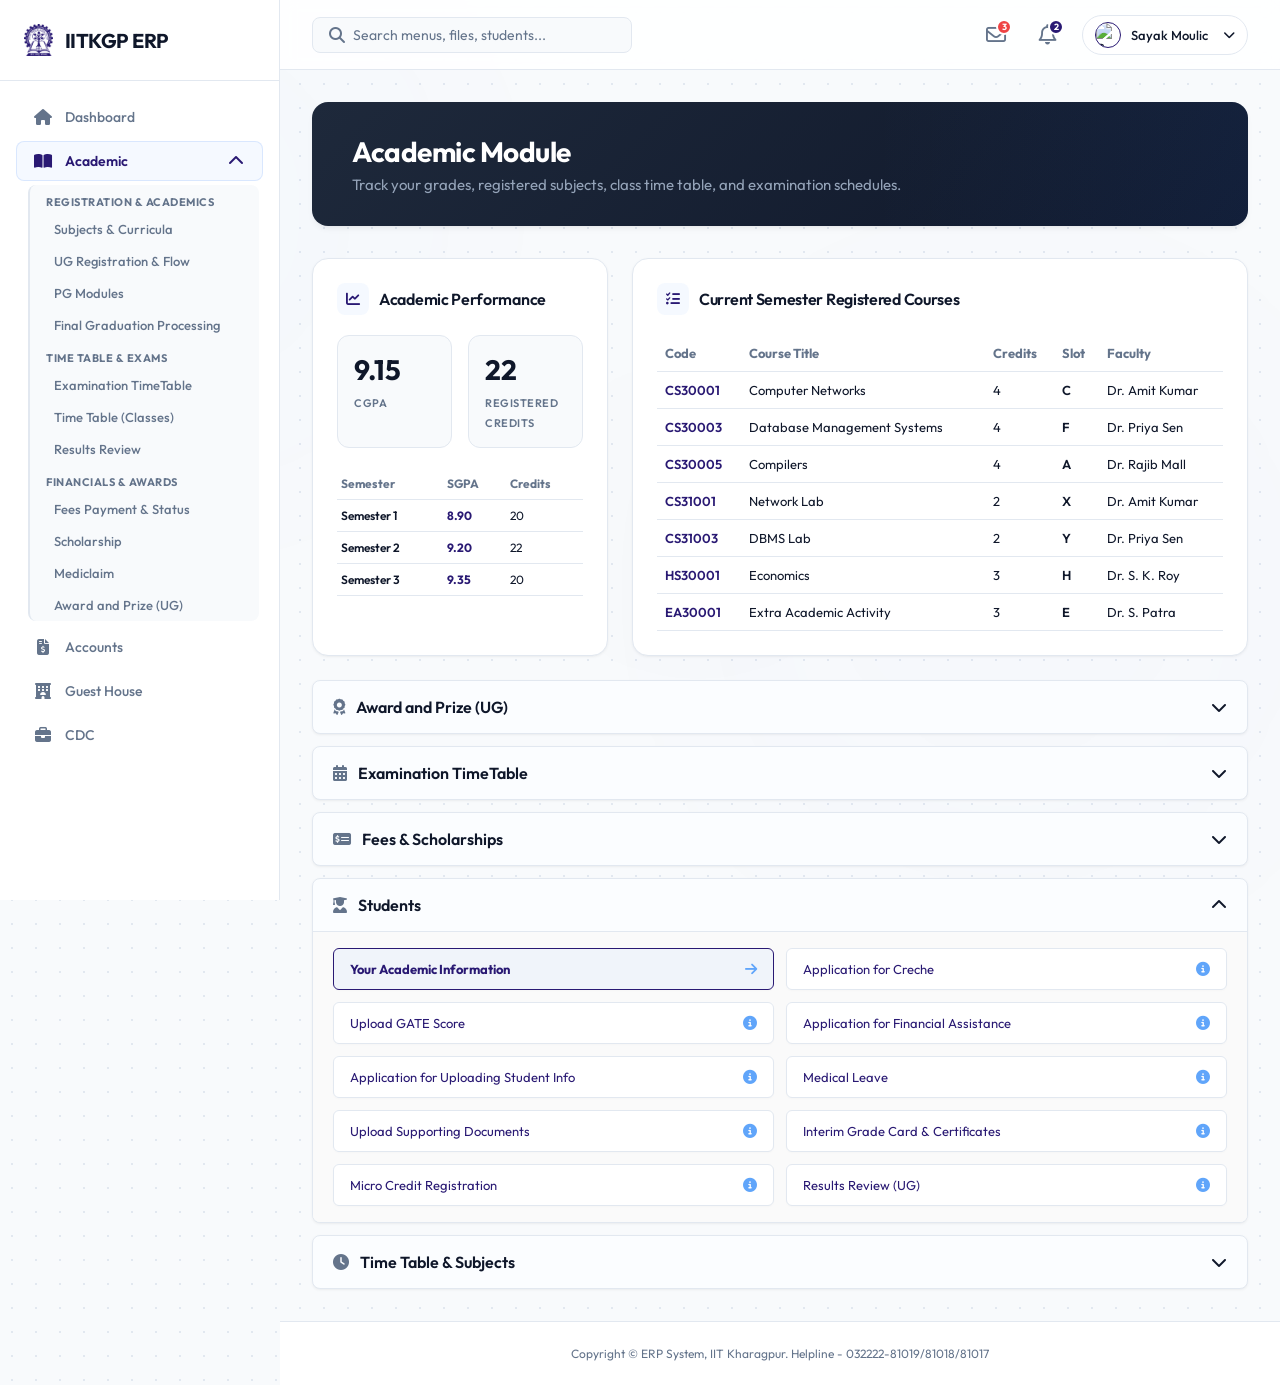
==== commit 055573fe: "academic" ====
--- a/academic/index.html
+++ b/academic/index.html
@@ -7,6 +7,82 @@
     <link rel="stylesheet" href="../style.css">
     <link rel="stylesheet" href="https://cdnjs.cloudflare.com/ajax/libs/font-awesome/6.4.0/css/all.min.css">
     <script src="../components.js" defer></script>
+    <style>
+        .academic-accordion-container {
+            grid-column: span 12;
+            display: flex;
+            flex-direction: column;
+            gap: 12px;
+        }
+        .acad-acc-item {
+            background: var(--panel-bg);
+            border: 1px solid var(--border-color);
+            border-radius: 8px;
+            overflow: hidden;
+            box-shadow: var(--shadow-sm);
+        }
+        .acad-acc-header {
+            padding: 16px 20px;
+            display: flex;
+            justify-content: space-between;
+            align-items: center;
+            cursor: pointer;
+            background: rgba(59, 130, 246, 0.02);
+            font-weight: 600;
+            color: var(--text-main);
+            transition: var(--transition-fast);
+        }
+        .acad-acc-header:hover {
+            background: var(--brand-primary-bg);
+            color: var(--brand-primary);
+        }
+        .acad-acc-header i.caret {
+            transition: transform 0.3s ease;
+        }
+        .acad-acc-item.open .acad-acc-header i.caret {
+            transform: rotate(180deg);
+        }
+        .acad-acc-body {
+            display: grid;
+            grid-template-columns: repeat(auto-fill, minmax(300px, 1fr));
+            gap: 12px;
+            padding: 0;
+            max-height: 0;
+            opacity: 0;
+            transition: all 0.3s ease;
+            background: #fafafa;
+        }
+        .acad-acc-item.open .acad-acc-body {
+            padding: 16px 20px;
+            max-height: 2000px; /* arbitrary large value for transition */
+            opacity: 1;
+            border-top: 1px solid var(--border-color);
+        }
+        .masonry-link {
+            display: flex;
+            justify-content: space-between;
+            align-items: center;
+            background: var(--panel-bg);
+            border: 1px solid var(--border-color);
+            padding: 12px 16px;
+            border-radius: 6px;
+            font-size: 13px;
+            color: var(--brand-primary);
+            text-decoration: none;
+            transition: var(--transition-fast);
+            box-shadow: 0 1px 2px rgba(0,0,0,0.02);
+        }
+        .masonry-link:hover {
+            border-color: var(--brand-primary-light);
+            background: var(--brand-primary-bg);
+            transform: translateY(-2px);
+            box-shadow: var(--shadow-sm);
+        }
+        .masonry-link i {
+            color: var(--brand-primary-light);
+            font-size: 14px;
+        }
+    </style>
 </head>
 <body>
     <!-- Animated Background Blobs -->
@@ -156,90 +232,74 @@
                         </div>
                     </div>
 
-                    <!-- Daily Lecture Schedule Card -->
-                    <div class="card glass-panel col-span-4">
-                        <div class="card-header">
-                            <h3 class="card-title">
-                                <span class="card-icon"><i class="fa-solid fa-clock"></i></span>
-                                Today's Schedule
-                            </h3>
-                        </div>
-                        <div class="link-list" style="gap:8px;">
-                            <div style="display:flex; align-items:center; justify-content:space-between; padding:10px 12px; background:var(--brand-bg); border-radius:8px; border:1px solid var(--border-color); font-size:13px;">
-                                <div>
-                                    <strong style="display:block;">CS30001 - Networks</strong>
-                                    <span style="color:var(--text-muted); font-size:11px;">Venue: Nalanda Room 102</span>
-                                </div>
-                                <span style="font-weight:700; color:var(--brand-primary);">08:00 - 09:00</span>
-                            </div>
-                            <div style="display:flex; align-items:center; justify-content:space-between; padding:10px 12px; background:var(--brand-bg); border-radius:8px; border:1px solid var(--border-color); font-size:13px;">
-                                <div>
-                                    <strong style="display:block;">CS30003 - DBMS</strong>
-                                    <span style="color:var(--text-muted); font-size:11px;">Venue: Nalanda Room 102</span>
-                                </div>
-                                <span style="font-weight:700; color:var(--brand-primary);">10:00 - 11:00</span>
-                            </div>
-                            <div style="display:flex; align-items:center; justify-content:space-between; padding:10px 12px; background:var(--brand-bg); border-radius:8px; border:1px solid var(--border-color); font-size:13px;">
-                                <div>
-                                    <strong style="display:block;">CS31001 - Networks Lab</strong>
-                                    <span style="color:var(--text-muted); font-size:11px;">Venue: Computer Centre Lab 2</span>
-                                </div>
-                                <span style="font-weight:700; color:var(--brand-primary);">14:30 - 17:30</span>
-                            </div>
-                        </div>
-                    </div>
-
-                    <!-- Time Table Card -->
-                    <div class="card glass-panel col-span-4">
-                        <div class="card-header">
-                            <h3 class="card-title">
-                                <span class="card-icon"><i class="fa-solid fa-calendar-days"></i></span>
-                                Time Tables
-                            </h3>
-                        </div>
-                        <div class="link-list">
-                            <a href="#" class="link-item">
-                                <i class="fa-solid fa-clock"></i> Subject List & Slots
-                            </a>
-                            <a href="#" class="link-item">
-                                <i class="fa-solid fa-calendar-day"></i> Central TimeTable AUTUMN
-                            </a>
-                            <a href="#" class="link-item">
-                                <i class="fa-solid fa-calendar-day"></i> Central TimeTable SPRING
-                            </a>
-                            <a href="#" class="link-item">
-                                <i class="fa-solid fa-sun"></i> Summer Quarter Time Table
-                            </a>
-                            <a href="#" class="link-item">
-                                <i class="fa-solid fa-building"></i> TimeTable (Dept. Wise)
-                            </a>
-                        </div>
-                    </div>
-
-                    <!-- Exams Card -->
-                    <div class="card glass-panel col-span-4">
-                        <div class="card-header">
-                            <h3 class="card-title">
-                                <span class="card-icon"><i class="fa-solid fa-pen-to-square"></i></span>
-                                Examination Portal
-                            </h3>
-                        </div>
-                        <div class="link-list">
-                            <a href="#" class="link-item" id="linkImportantInstructions">
-                                <i class="fa-solid fa-triangle-exclamation" style="color:var(--accent-red)"></i> Important Exam Instructions
-                            </a>
-                            <a href="#" class="link-item" id="linkCompleteInstructions">
-                                <i class="fa-solid fa-list-check"></i> Complete Instructions
-                            </a>
-                            <a href="#" class="link-item" id="linkCentralTimetable">
-                                <i class="fa-solid fa-calendar-days"></i> Central Exam TimeTable
-                            </a>
-                            <a href="#" class="link-item" id="linkDeptTimetable">
-                                <i class="fa-solid fa-building-columns"></i> Dept. Exam Timetable
-                            </a>
-                            <a href="#" class="link-item" id="linkResultsReview">
-                                <i class="fa-solid fa-graduation-cap"></i> Results Review (UG)
-                            </a>
+                    <!-- Masonry Academic Services -->
+                    <div class="academic-accordion-container">
+                        
+                        <div class="acad-acc-item">
+                            <div class="acad-acc-header" onclick="this.parentElement.classList.toggle('open')">
+                                <span><i class="fa-solid fa-award" style="margin-right:8px; color:var(--text-muted)"></i> Award and Prize (UG)</span>
+                                <i class="fa-solid fa-chevron-down caret"></i>
+                            </div>
+                            <div class="acad-acc-body">
+                                <a href="#" class="masonry-link">Apply for Endowment <i class="fa-solid fa-circle-info"></i></a>
+                                <a href="#" class="masonry-link">Check Award Status <i class="fa-solid fa-circle-info"></i></a>
+                            </div>
+                        </div>
+
+                        <div class="acad-acc-item">
+                            <div class="acad-acc-header" onclick="this.parentElement.classList.toggle('open')">
+                                <span><i class="fa-solid fa-calendar-days" style="margin-right:8px; color:var(--text-muted)"></i> Examination TimeTable</span>
+                                <i class="fa-solid fa-chevron-down caret"></i>
+                            </div>
+                            <div class="acad-acc-body">
+                                <a href="#" class="masonry-link" id="linkCentralTimetable">Central Exam TimeTable <i class="fa-solid fa-circle-info"></i></a>
+                                <a href="#" class="masonry-link" id="linkDeptTimetable">Dept. Exam Timetable <i class="fa-solid fa-circle-info"></i></a>
+                                <a href="#" class="masonry-link" id="linkImportantInstructions">Important Instructions <i class="fa-solid fa-circle-info"></i></a>
+                            </div>
+                        </div>
+
+                        <div class="acad-acc-item">
+                            <div class="acad-acc-header" onclick="this.parentElement.classList.toggle('open')">
+                                <span><i class="fa-solid fa-money-check-dollar" style="margin-right:8px; color:var(--text-muted)"></i> Fees & Scholarships</span>
+                                <i class="fa-solid fa-chevron-down caret"></i>
+                            </div>
+                            <div class="acad-acc-body">
+                                <a href="#" class="masonry-link">Semester Fee Payment <i class="fa-solid fa-circle-info"></i></a>
+                                <a href="#" class="masonry-link">MCM Scholarship Application <i class="fa-solid fa-circle-info"></i></a>
+                            </div>
+                        </div>
+
+                        <div class="acad-acc-item open">
+                            <div class="acad-acc-header" onclick="this.parentElement.classList.toggle('open')">
+                                <span><i class="fa-solid fa-user-graduate" style="margin-right:8px; color:var(--text-muted)"></i> Students</span>
+                                <i class="fa-solid fa-chevron-down caret"></i>
+                            </div>
+                            <div class="acad-acc-body">
+                                <a href="academic-information.html" class="masonry-link" style="border:1px solid var(--brand-primary); background:var(--brand-primary-bg);">
+                                    <strong>Your Academic Information</strong> <i class="fa-solid fa-arrow-right"></i>
+                                </a>
+                                <a href="#" class="masonry-link">Application for Creche <i class="fa-solid fa-circle-info"></i></a>
+                                <a href="#" class="masonry-link">Upload GATE Score <i class="fa-solid fa-circle-info"></i></a>
+                                <a href="#" class="masonry-link">Application for Financial Assistance <i class="fa-solid fa-circle-info"></i></a>
+                                <a href="#" class="masonry-link">Application for Uploading Student Info <i class="fa-solid fa-circle-info"></i></a>
+                                <a href="#" class="masonry-link">Medical Leave <i class="fa-solid fa-circle-info"></i></a>
+                                <a href="#" class="masonry-link">Upload Supporting Documents <i class="fa-solid fa-circle-info"></i></a>
+                                <a href="#" class="masonry-link">Interim Grade Card & Certificates <i class="fa-solid fa-circle-info"></i></a>
+                                <a href="#" class="masonry-link">Micro Credit Registration <i class="fa-solid fa-circle-info"></i></a>
+                                <a href="#" class="masonry-link" id="linkResultsReview">Results Review (UG) <i class="fa-solid fa-circle-info"></i></a>
+                            </div>
+                        </div>
+
+                        <div class="acad-acc-item">
+                            <div class="acad-acc-header" onclick="this.parentElement.classList.toggle('open')">
+                                <span><i class="fa-solid fa-clock" style="margin-right:8px; color:var(--text-muted)"></i> Time Table & Subjects</span>
+                                <i class="fa-solid fa-chevron-down caret"></i>
+                            </div>
+                            <div class="acad-acc-body">
+                                <a href="#" class="masonry-link">Subject List & Slots <i class="fa-solid fa-circle-info"></i></a>
+                                <a href="#" class="masonry-link">Central TimeTable AUTUMN <i class="fa-solid fa-circle-info"></i></a>
+                                <a href="#" class="masonry-link">Summer Quarter Time Table <i class="fa-solid fa-circle-info"></i></a>
+                            </div>
                         </div>
                     </div>
 
--- a/style.css
+++ b/style.css
@@ -1010,10 +1010,24 @@
     font-weight: 600;
     cursor: pointer;
     transition: var(--transition-fast);
+    display: flex;
+    justify-content: center;
+    align-items: center;
+    max-width: 100%;
+    white-space: normal;
+    text-align: center;
+    word-break: break-word;
 }
 
 .btn-primary:hover {
     background: #2563eb;
+}
+
+@media (max-width: 600px) {
+    .link-list > div {
+        flex-wrap: wrap;
+        gap: 8px;
+    }
 }
 
 /* Modal Design System */
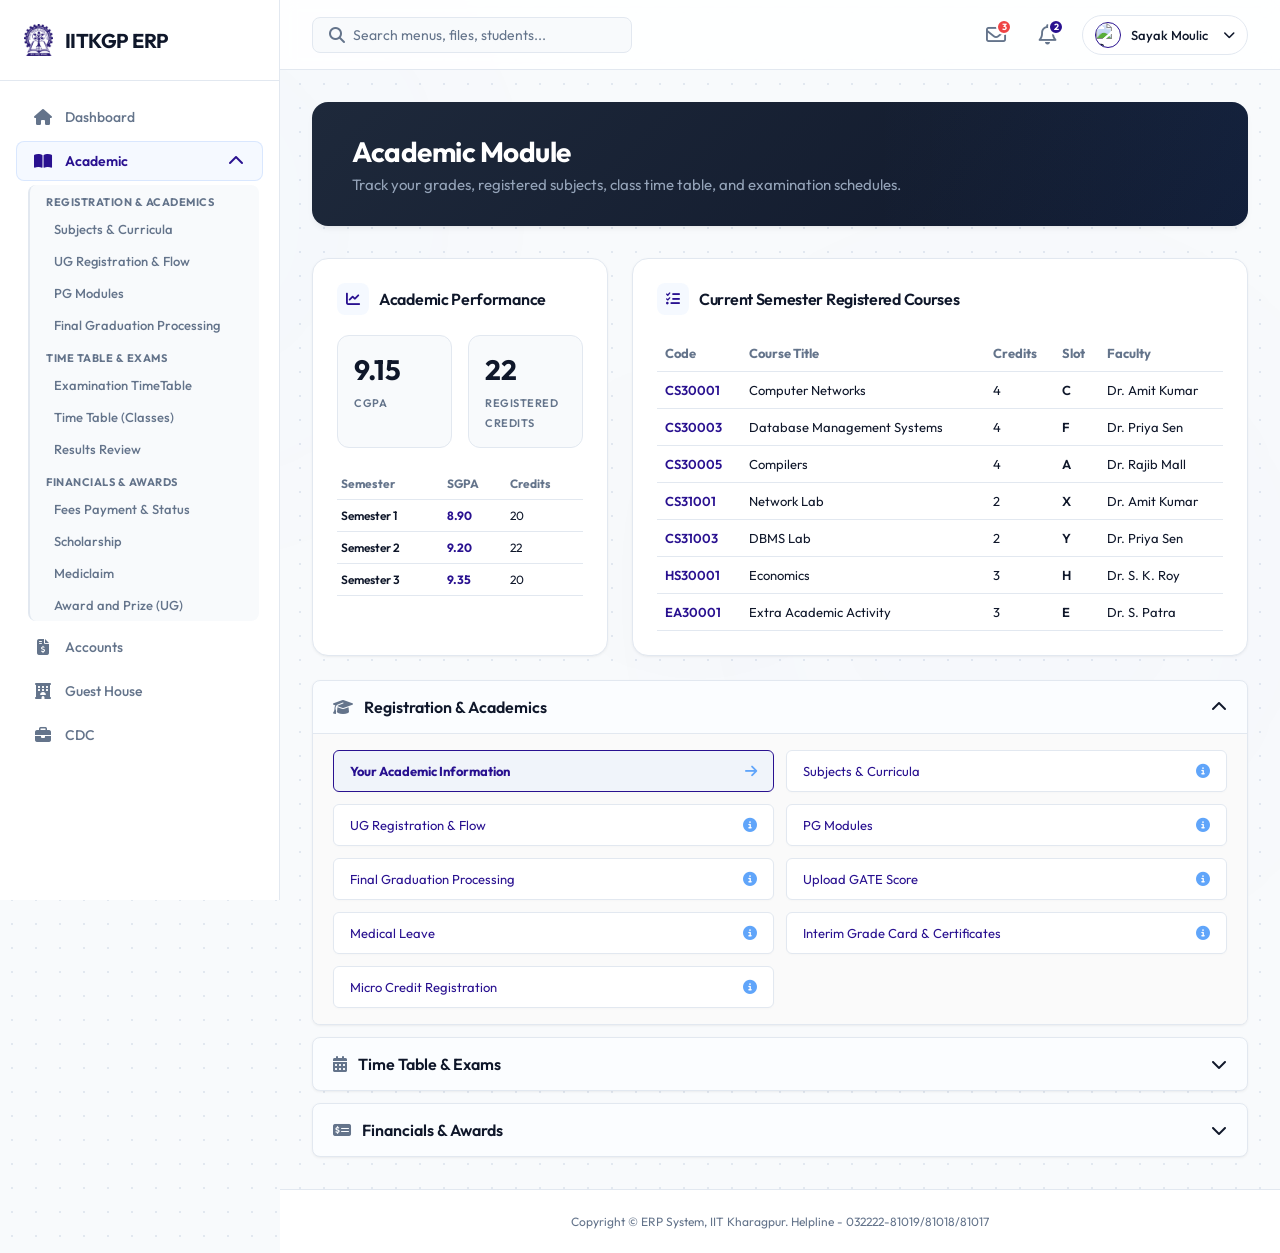
==== commit facccbdd: "acads" ====
--- a/academic/index.html
+++ b/academic/index.html
@@ -235,72 +235,55 @@
                     <!-- Masonry Academic Services -->
                     <div class="academic-accordion-container">
                         
-                        <div class="acad-acc-item">
-                            <div class="acad-acc-header" onclick="this.parentElement.classList.toggle('open')">
-                                <span><i class="fa-solid fa-award" style="margin-right:8px; color:var(--text-muted)"></i> Award and Prize (UG)</span>
-                                <i class="fa-solid fa-chevron-down caret"></i>
-                            </div>
-                            <div class="acad-acc-body">
-                                <a href="#" class="masonry-link">Apply for Endowment <i class="fa-solid fa-circle-info"></i></a>
-                                <a href="#" class="masonry-link">Check Award Status <i class="fa-solid fa-circle-info"></i></a>
-                            </div>
-                        </div>
-
-                        <div class="acad-acc-item">
-                            <div class="acad-acc-header" onclick="this.parentElement.classList.toggle('open')">
-                                <span><i class="fa-solid fa-calendar-days" style="margin-right:8px; color:var(--text-muted)"></i> Examination TimeTable</span>
-                                <i class="fa-solid fa-chevron-down caret"></i>
-                            </div>
-                            <div class="acad-acc-body">
-                                <a href="#" class="masonry-link" id="linkCentralTimetable">Central Exam TimeTable <i class="fa-solid fa-circle-info"></i></a>
-                                <a href="#" class="masonry-link" id="linkDeptTimetable">Dept. Exam Timetable <i class="fa-solid fa-circle-info"></i></a>
-                                <a href="#" class="masonry-link" id="linkImportantInstructions">Important Instructions <i class="fa-solid fa-circle-info"></i></a>
-                            </div>
-                        </div>
-
-                        <div class="acad-acc-item">
-                            <div class="acad-acc-header" onclick="this.parentElement.classList.toggle('open')">
-                                <span><i class="fa-solid fa-money-check-dollar" style="margin-right:8px; color:var(--text-muted)"></i> Fees & Scholarships</span>
-                                <i class="fa-solid fa-chevron-down caret"></i>
-                            </div>
-                            <div class="acad-acc-body">
-                                <a href="#" class="masonry-link">Semester Fee Payment <i class="fa-solid fa-circle-info"></i></a>
-                                <a href="#" class="masonry-link">MCM Scholarship Application <i class="fa-solid fa-circle-info"></i></a>
-                            </div>
-                        </div>
-
+                        <!-- Registration & Academics -->
                         <div class="acad-acc-item open">
                             <div class="acad-acc-header" onclick="this.parentElement.classList.toggle('open')">
-                                <span><i class="fa-solid fa-user-graduate" style="margin-right:8px; color:var(--text-muted)"></i> Students</span>
+                                <span><i class="fa-solid fa-graduation-cap" style="margin-right:8px; color:var(--text-muted)"></i> Registration & Academics</span>
                                 <i class="fa-solid fa-chevron-down caret"></i>
                             </div>
                             <div class="acad-acc-body">
                                 <a href="academic-information.html" class="masonry-link" style="border:1px solid var(--brand-primary); background:var(--brand-primary-bg);">
                                     <strong>Your Academic Information</strong> <i class="fa-solid fa-arrow-right"></i>
                                 </a>
-                                <a href="#" class="masonry-link">Application for Creche <i class="fa-solid fa-circle-info"></i></a>
+                                <a href="#" class="masonry-link">Subjects & Curricula <i class="fa-solid fa-circle-info"></i></a>
+                                <a href="#" class="masonry-link">UG Registration & Flow <i class="fa-solid fa-circle-info"></i></a>
+                                <a href="#" class="masonry-link">PG Modules <i class="fa-solid fa-circle-info"></i></a>
+                                <a href="#" class="masonry-link">Final Graduation Processing <i class="fa-solid fa-circle-info"></i></a>
                                 <a href="#" class="masonry-link">Upload GATE Score <i class="fa-solid fa-circle-info"></i></a>
-                                <a href="#" class="masonry-link">Application for Financial Assistance <i class="fa-solid fa-circle-info"></i></a>
-                                <a href="#" class="masonry-link">Application for Uploading Student Info <i class="fa-solid fa-circle-info"></i></a>
                                 <a href="#" class="masonry-link">Medical Leave <i class="fa-solid fa-circle-info"></i></a>
-                                <a href="#" class="masonry-link">Upload Supporting Documents <i class="fa-solid fa-circle-info"></i></a>
                                 <a href="#" class="masonry-link">Interim Grade Card & Certificates <i class="fa-solid fa-circle-info"></i></a>
                                 <a href="#" class="masonry-link">Micro Credit Registration <i class="fa-solid fa-circle-info"></i></a>
-                                <a href="#" class="masonry-link" id="linkResultsReview">Results Review (UG) <i class="fa-solid fa-circle-info"></i></a>
-                            </div>
-                        </div>
-
+                            </div>
+                        </div>
+
+                        <!-- Time Table & Exams -->
                         <div class="acad-acc-item">
                             <div class="acad-acc-header" onclick="this.parentElement.classList.toggle('open')">
-                                <span><i class="fa-solid fa-clock" style="margin-right:8px; color:var(--text-muted)"></i> Time Table & Subjects</span>
+                                <span><i class="fa-solid fa-calendar-days" style="margin-right:8px; color:var(--text-muted)"></i> Time Table & Exams</span>
                                 <i class="fa-solid fa-chevron-down caret"></i>
                             </div>
                             <div class="acad-acc-body">
-                                <a href="#" class="masonry-link">Subject List & Slots <i class="fa-solid fa-circle-info"></i></a>
-                                <a href="#" class="masonry-link">Central TimeTable AUTUMN <i class="fa-solid fa-circle-info"></i></a>
-                                <a href="#" class="masonry-link">Summer Quarter Time Table <i class="fa-solid fa-circle-info"></i></a>
-                            </div>
-                        </div>
+                                <a href="#" class="masonry-link" id="linkCentralTimetable">Examination TimeTable <i class="fa-solid fa-circle-info"></i></a>
+                                <a href="#" class="masonry-link">Time Table (Classes) <i class="fa-solid fa-circle-info"></i></a>
+                                <a href="#" class="masonry-link" id="linkResultsReview">Results Review <i class="fa-solid fa-circle-info"></i></a>
+                                <a href="#" class="masonry-link" id="linkImportantInstructions">Important Instructions <i class="fa-solid fa-circle-info"></i></a>
+                            </div>
+                        </div>
+
+                        <!-- Financials & Awards -->
+                        <div class="acad-acc-item">
+                            <div class="acad-acc-header" onclick="this.parentElement.classList.toggle('open')">
+                                <span><i class="fa-solid fa-money-check-dollar" style="margin-right:8px; color:var(--text-muted)"></i> Financials & Awards</span>
+                                <i class="fa-solid fa-chevron-down caret"></i>
+                            </div>
+                            <div class="acad-acc-body">
+                                <a href="#" class="masonry-link">Fees Payment & Status <i class="fa-solid fa-circle-info"></i></a>
+                                <a href="#" class="masonry-link">Scholarship <i class="fa-solid fa-circle-info"></i></a>
+                                <a href="#" class="masonry-link">Mediclaim <i class="fa-solid fa-circle-info"></i></a>
+                                <a href="#" class="masonry-link">Award and Prize (UG) <i class="fa-solid fa-circle-info"></i></a>
+                            </div>
+                        </div>
+
                     </div>
 
                 </div>
--- a/style.css
+++ b/style.css
@@ -12,7 +12,7 @@
     /* Slate-900 high contrast text */
     --text-muted: #64748b;
     /* Slate-500 muted text */
-    --brand-primary: #291973;
+    --brand-primary: #291190;
     /* Premium Vercel/Linear royal blue */
     --brand-primary-light: #60a5fa;
     --brand-primary-bg: rgba(59, 130, 246, 0.05);
@@ -486,7 +486,8 @@
     letter-spacing: 0.5px;
 }
 
-.message-item, .notification-item {
+.message-item,
+.notification-item {
     display: flex;
     flex-direction: column;
     align-items: flex-start;
@@ -498,7 +499,8 @@
     background: transparent;
 }
 
-.message-item:hover, .notification-item:hover {
+.message-item:hover,
+.notification-item:hover {
     background: var(--brand-primary-bg) !important;
     border-color: rgba(59, 130, 246, 0.1);
 }
@@ -750,7 +752,8 @@
     }
 
     .profile-btn span {
-        display: none; /* Hide profile name on mobile screens */
+        display: none;
+        /* Hide profile name on mobile screens */
     }
 
     .nav-actions {
@@ -766,7 +769,8 @@
     }
 
     .stats-container {
-        grid-template-columns: 1fr; /* Stack stats vertically on mobile */
+        grid-template-columns: 1fr;
+        /* Stack stats vertically on mobile */
     }
 }
 
@@ -1024,7 +1028,7 @@
 }
 
 @media (max-width: 600px) {
-    .link-list > div {
+    .link-list>div {
         flex-wrap: wrap;
         gap: 8px;
     }
@@ -1033,7 +1037,10 @@
 /* Modal Design System */
 .modal-overlay {
     position: fixed;
-    top: 0; left: 0; right: 0; bottom: 0;
+    top: 0;
+    left: 0;
+    right: 0;
+    bottom: 0;
     background: rgba(15, 23, 42, 0.4);
     backdrop-filter: blur(4px);
     z-index: 2000;
@@ -1044,10 +1051,12 @@
     visibility: hidden;
     transition: opacity var(--transition-normal), visibility var(--transition-normal);
 }
+
 .modal-overlay.open {
     opacity: 1;
     visibility: visible;
 }
+
 .modal-container {
     background: var(--panel-bg);
     border: 1px solid var(--border-color);
@@ -1062,9 +1071,11 @@
     transition: transform var(--transition-normal);
     overflow: hidden;
 }
+
 .modal-overlay.open .modal-container {
     transform: scale(1);
 }
+
 .modal-header {
     padding: 16px 24px;
     border-bottom: 1px solid var(--border-color);
@@ -1072,11 +1083,13 @@
     align-items: center;
     justify-content: space-between;
 }
+
 .modal-header h3 {
     font-size: 16px;
     font-weight: 700;
     color: var(--text-main);
 }
+
 .modal-close {
     background: transparent;
     border: none;
@@ -1085,9 +1098,11 @@
     cursor: pointer;
     transition: var(--transition-fast);
 }
+
 .modal-close:hover {
     color: var(--text-main);
 }
+
 .modal-body {
     padding: 24px;
     overflow-y: auto;
@@ -1095,23 +1110,28 @@
     line-height: 1.6;
     color: var(--text-main);
 }
+
 .modal-body form {
     display: flex;
     flex-direction: column;
     gap: 16px;
 }
+
 .modal-body .form-group {
     display: flex;
     flex-direction: column;
     gap: 6px;
 }
+
 .modal-body p {
     margin-bottom: 12px;
 }
+
 .modal-body ul {
     margin-left: 20px;
     margin-bottom: 16px;
 }
+
 .modal-body li {
     margin-bottom: 6px;
 }
